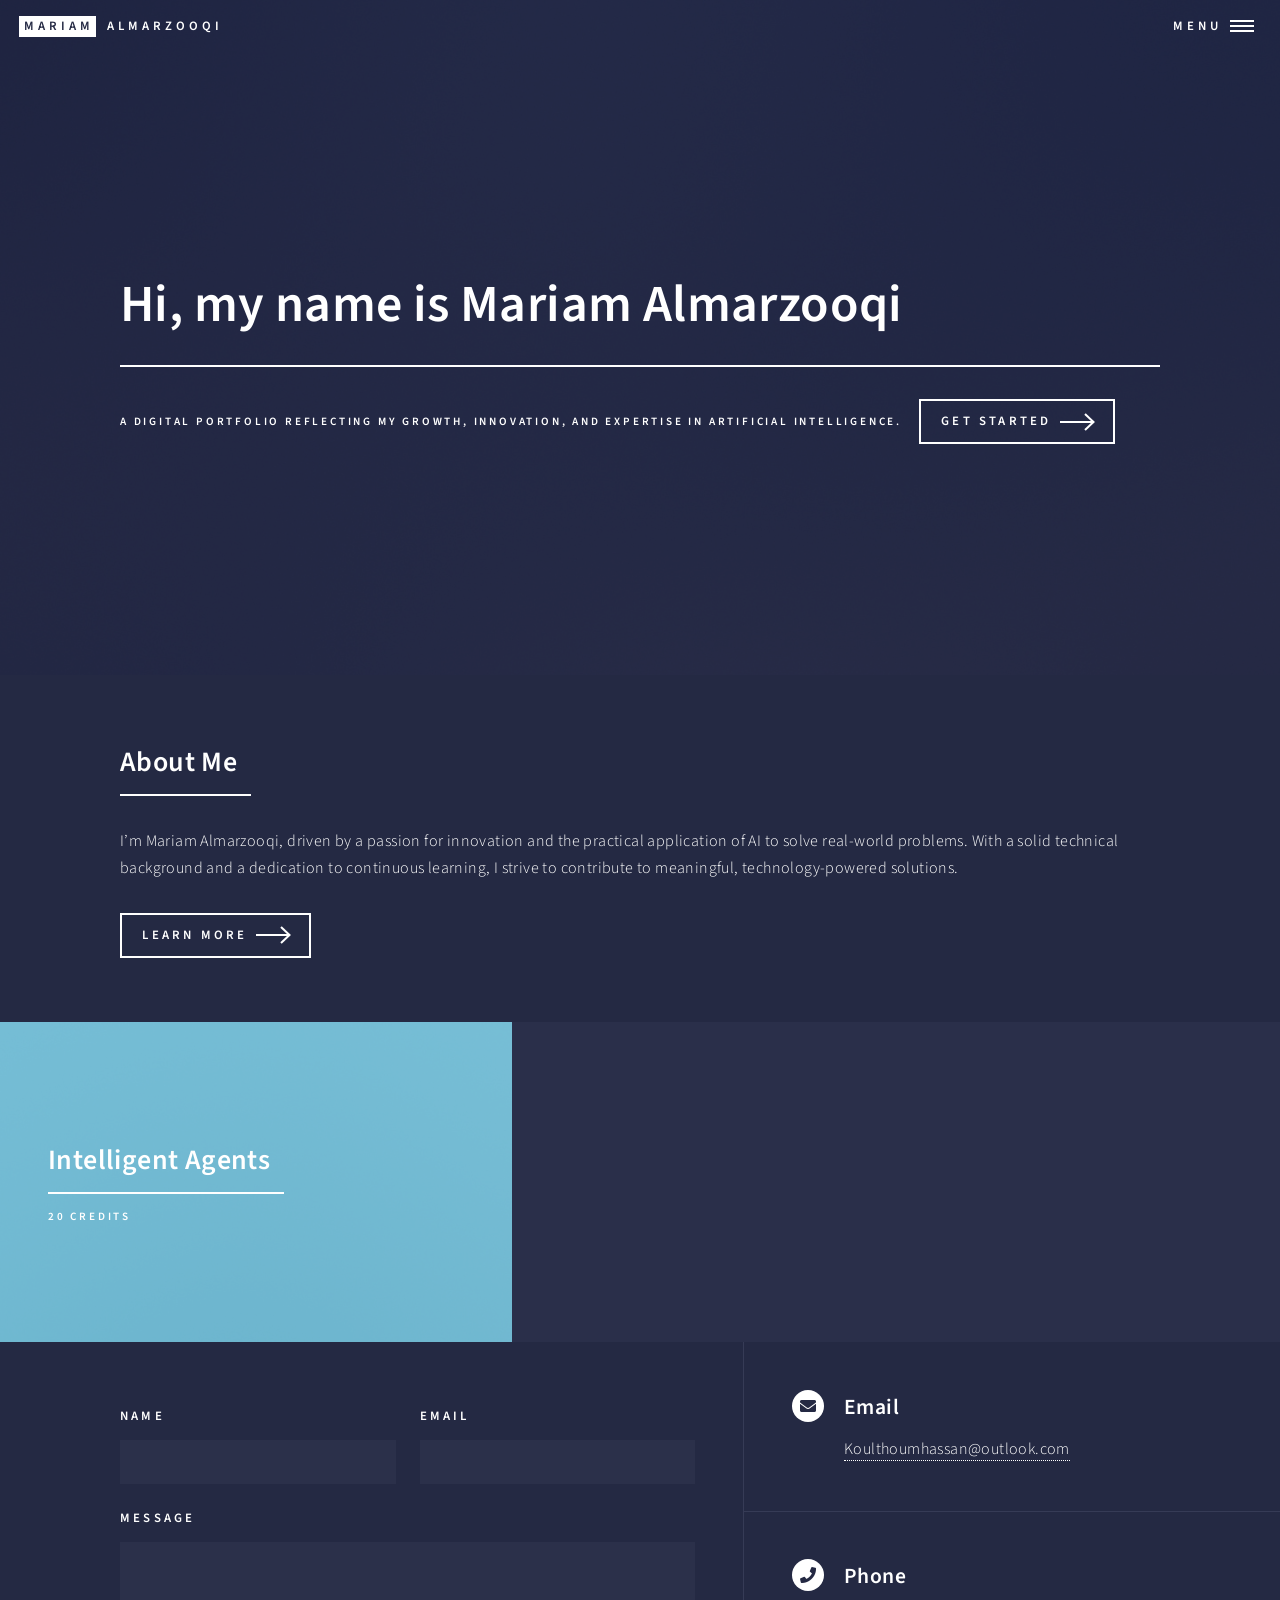
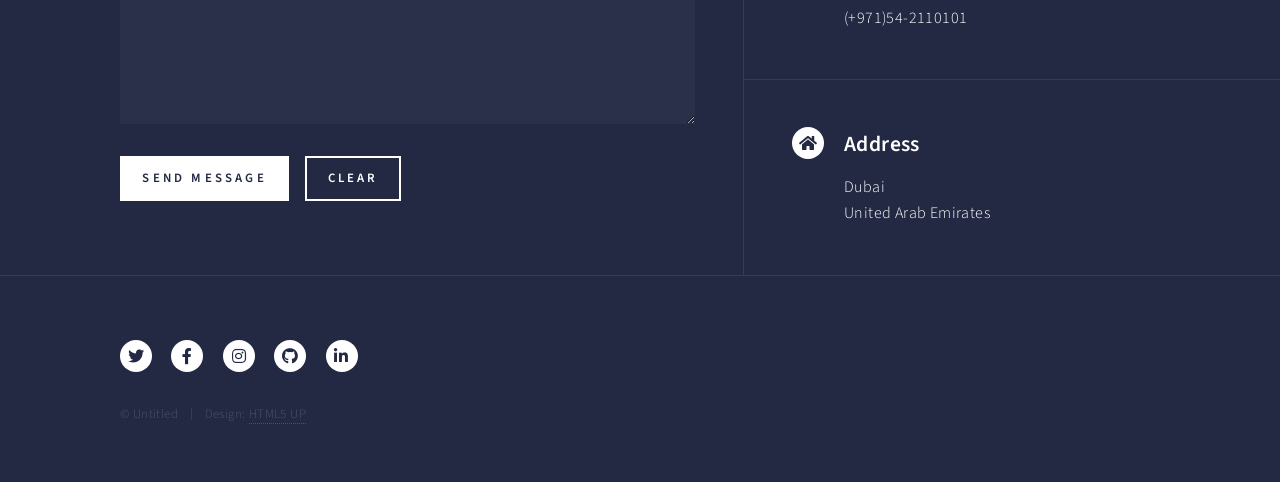
==== index.html @ cc980080 "Add files via upload" ====
<!DOCTYPE HTML>
<!--
	Forty by HTML5 UP
	html5up.net | @ajlkn
	Free for personal and commercial use under the CCA 3.0 license (html5up.net/license)
-->
<html>
	<head>
		<title>Mariam Almarzooqi - E portfolio</title>
		<meta charset="utf-8" />
		<meta name="viewport" content="width=device-width, initial-scale=1, user-scalable=no" />
		<link rel="stylesheet" href="assets/css/main.css" />
		<noscript><link rel="stylesheet" href="assets/css/noscript.css" /></noscript>
	</head>
	<body class="is-preload">

		<!-- Wrapper -->
			<div id="wrapper">

				<!-- Header -->
					<header id="header" class="alt">
						<a href="index.html" class="logo"><strong>Mariam</strong> <span>Almarzooqi</span></a>
						<nav>
							<a href="#menu">Menu</a>
						</nav>
					</header>

				<!-- Menu -->
					<nav id="menu">
						<ul class="links">
							<li><a href="index.html">Home</a></li>
							<li><a href="Machine-Learning.html">Machine Learning</a></li>
							<li><a href="Research-Methods.html">Research Methods and Professional Practice</a></li>
							<li><a href="Intelligent.html">Intelligent Agents</a></li>

						</ul>
						<ul class="actions stacked">
							<li><a href="#" class="button primary fit">Get Started</a></li>
							<li><a href="#" class="button fit">Log In</a></li>
						</ul>
					</nav>

				<!-- Banner -->
					<section id="banner" class="major">
						<div class="inner">
							<header class="major">
								<h1>Hi, my name is Mariam Almarzooqi</h1>
							</header>
							<div class="content">
								<p>A digital portfolio reflecting my growth, innovation, and expertise in Artificial Intelligence.</p>
								<ul class="actions">
									<li><a href="#one" class="button next scrolly">Get Started</a></li>
								</ul>
							</div>
						</div>
					</section>
					<section id="two">
						<div class="inner">
							<header class="major">
								<h2>About Me</h2>
							</header>
<p>I’m Mariam Almarzooqi, driven by a passion for innovation and the practical application of AI to solve real-world problems. With a solid technical background and a dedication to continuous learning, I strive to contribute to meaningful, technology-powered solutions.</p>
							<ul class="actions">
								<li><a href="about.html" class="button next">Learn More</a></li>
							</ul>
						</div>
					</section>
				<!-- Main -->
				<div id="main">

					<!-- One -->
						<section id="one" class="tiles">
							<!--
							<article>
								<span class="image">
									<img src="images/pic01.jpg" alt="" />
								</span>
								<header class="major">
									<h3><a href="Machine-Learning.html" class="link">Machine Learning</a></h3>
									<p>20 Credits</p>
								</header>
							</article>
							<article>
								<span class="image">
									<img src="images/pic02.jpg" alt="" />
								</span>
								<header class="major">
									<h3><a href="Research-Methods.html" class="link">Research Methods and Professional Practice</a></h3>
									<p>20 Credits</p>
								</header>
							</article>
							 -->
							<article>
								<span class="image">
									<img src="images/pic01.jpg" alt="" />
								</span>
								<header class="major">
									<h3><a href="Intelligent.html" class="link">Intelligent Agents</a></h3>
									<p>20 Credits</p>
								</header>
							</article>

						</section>

					<!-- Two -->


				</div>

				<!-- Contact -->
					<section id="contact">
						<div class="inner">
							<section>
								<form method="post" action="#">
									<div class="fields">
										<div class="field half">
											<label for="name">Name</label>
											<input type="text" name="name" id="name" />
										</div>
										<div class="field half">
											<label for="email">Email</label>
											<input type="text" name="email" id="email" />
										</div>
										<div class="field">
											<label for="message">Message</label>
											<textarea name="message" id="message" rows="6"></textarea>
										</div>
									</div>
									<ul class="actions">
										<li><input type="submit" value="Send Message" class="primary" /></li>
										<li><input type="reset" value="Clear" /></li>
									</ul>
								</form>
							</section>
							<section class="split">
								<section>
									<div class="contact-method">
										<span class="icon solid alt fa-envelope"></span>
										<h3>Email</h3>
										<a href="mailto:Koulthoumhassan@outlook.com">Koulthoumhassan@outlook.com</a>
									</div>
								</section>
								<section>
									<div class="contact-method">
										<span class="icon solid alt fa-phone"></span>
										<h3>Phone</h3>
										<span>(+971)54-2110101</span>
									</div>
								</section>
								<section>
									<div class="contact-method">
										<span class="icon solid alt fa-home"></span>
										<h3>Address</h3>
										<span>Dubai<br />
										United Arab Emirates</span>
									</div>
								</section>
							</section>
						</div>
					</section>

				<!-- Footer -->
					<footer id="footer">
						<div class="inner">
							<ul class="icons">
								<li><a href="#" class="icon brands alt fa-twitter"><span class="label">Twitter</span></a></li>
								<li><a href="#" class="icon brands alt fa-facebook-f"><span class="label">Facebook</span></a></li>
								<li><a href="#" class="icon brands alt fa-instagram"><span class="label">Instagram</span></a></li>
								<li><a href="#" class="icon brands alt fa-github"><span class="label">GitHub</span></a></li>
								<li><a href="#" class="icon brands alt fa-linkedin-in"><span class="label">LinkedIn</span></a></li>
							</ul>
							<ul class="copyright">
								<li>&copy; Untitled</li><li>Design: <a href="https://html5up.net">HTML5 UP</a></li>
							</ul>
						</div>
					</footer>

			</div>

		<!-- Scripts -->
			<script src="assets/js/jquery.min.js"></script>
			<script src="assets/js/jquery.scrolly.min.js"></script>
			<script src="assets/js/jquery.scrollex.min.js"></script>
			<script src="assets/js/browser.min.js"></script>
			<script src="assets/js/breakpoints.min.js"></script>
			<script src="assets/js/util.js"></script>
			<script src="assets/js/main.js"></script>

	</body>
</html>
---- assets/css/main.css ----
@import url(fontawesome-all.min.css);
@import url("https://fonts.googleapis.com/css?family=Source+Sans+Pro:300,300italic,600,600italic");

/*
	Forty by HTML5 UP
	html5up.net | @ajlkn
	Free for personal and commercial use under the CCA 3.0 license (html5up.net/license)
*/

html, body, div, span, applet, object,
iframe, h1, h2, h3, h4, h5, h6, p, blockquote,
pre, a, abbr, acronym, address, big, cite,
code, del, dfn, em, img, ins, kbd, q, s, samp,
small, strike, strong, sub, sup, tt, var, b,
u, i, center, dl, dt, dd, ol, ul, li, fieldset,
form, label, legend, table, caption, tbody,
tfoot, thead, tr, th, td, article, aside,
canvas, details, embed, figure, figcaption,
footer, header, hgroup, menu, nav, output, ruby,
section, summary, time, mark, audio, video {
	margin: 0;
	padding: 0;
	border: 0;
	font-size: 100%;
	font: inherit;
	vertical-align: baseline;}

article, aside, details, figcaption, figure,
footer, header, hgroup, menu, nav, section {
	display: block;}

body {
	line-height: 1;
}

ol, ul {
	list-style: none;
}

blockquote, q {
	quotes: none;
}

	blockquote:before, blockquote:after, q:before, q:after {
		content: '';
		content: none;
	}

table {
	border-collapse: collapse;
	border-spacing: 0;
}

body {
	-webkit-text-size-adjust: none;
}

mark {
	background-color: transparent;
	color: inherit;
}

input::-moz-focus-inner {
	border: 0;
	padding: 0;
}

input, select, textarea {
	-moz-appearance: none;
	-webkit-appearance: none;
	-ms-appearance: none;
	appearance: none;
}

/* Basic */

	@-ms-viewport {
		width: device-width;
	}

	body {
		-ms-overflow-style: scrollbar;
	}

	@media screen and (max-width: 480px) {

		html, body {
			min-width: 320px;
		}

	}

	html {
		box-sizing: border-box;
	}

	*, *:before, *:after {
		box-sizing: inherit;
	}

	body {
		background: #242943;
	}

		body.is-preload *, body.is-preload *:before, body.is-preload *:after {
			-moz-animation: none !important;
			-webkit-animation: none !important;
			-ms-animation: none !important;
			animation: none !important;
			-moz-transition: none !important;
			-webkit-transition: none !important;
			-ms-transition: none !important;
			transition: none !important;
		}

/* Type */

	body, input, select, textarea {
		color: #ffffff;
		font-family: "Source Sans Pro", Helvetica, sans-serif;
		font-size: 17pt;
		font-weight: 300;
		letter-spacing: 0.025em;
		line-height: 1.65;
	}

		@media screen and (max-width: 1680px) {

			body, input, select, textarea {
				font-size: 14pt;
			}

		}

		@media screen and (max-width: 1280px) {

			body, input, select, textarea {
				font-size: 12pt;
			}

		}

		@media screen and (max-width: 360px) {

			body, input, select, textarea {
				font-size: 11pt;
			}

		}

	a {
		-moz-transition: color 0.2s ease-in-out, border-bottom-color 0.2s ease-in-out;
		-webkit-transition: color 0.2s ease-in-out, border-bottom-color 0.2s ease-in-out;
		-ms-transition: color 0.2s ease-in-out, border-bottom-color 0.2s ease-in-out;
		transition: color 0.2s ease-in-out, border-bottom-color 0.2s ease-in-out;
		border-bottom: dotted 1px;
		color: inherit;
		text-decoration: none;
	}

		a:hover {
			border-bottom-color: transparent;
			color: #9bf1ff !important;
		}

		a:active {
			color: #53e3fb !important;
		}

	strong, b {
		color: #ffffff;
		font-weight: 600;
	}

	em, i {
		font-style: italic;
	}

	p {
		margin: 0 0 2em 0;
	}

	h1, h2, h3, h4, h5, h6 {
		color: #ffffff;
		font-weight: 600;
		line-height: 1.65;
		margin: 0 0 1em 0;
	}

		h1 a, h2 a, h3 a, h4 a, h5 a, h6 a {
			color: inherit;
			border-bottom: 0;
		}

	h1 {
		font-size: 2.5em;
	}

	h2 {
		font-size: 1.75em;
	}

	h3 {
		font-size: 1.35em;
	}

	h4 {
		font-size: 1.1em;
	}

	h5 {
		font-size: 0.9em;
	}

	h6 {
		font-size: 0.7em;
	}

	@media screen and (max-width: 736px) {

		h1 {
			font-size: 2em;
		}

		h2 {
			font-size: 1.5em;
		}

		h3 {
			font-size: 1.25em;
		}

	}

	sub {
		font-size: 0.8em;
		position: relative;
		top: 0.5em;
	}

	sup {
		font-size: 0.8em;
		position: relative;
		top: -0.5em;
	}

	blockquote {
		border-left: solid 4px rgba(212, 212, 255, 0.1);
		font-style: italic;
		margin: 0 0 2em 0;
		padding: 0.5em 0 0.5em 2em;
	}

	code {
		background: rgba(212, 212, 255, 0.035);
		font-family: "Courier New", monospace;
		font-size: 0.9em;
		margin: 0 0.25em;
		padding: 0.25em 0.65em;
	}

	pre {
		-webkit-overflow-scrolling: touch;
		font-family: "Courier New", monospace;
		font-size: 0.9em;
		margin: 0 0 2em 0;
	}

		pre code {
			display: block;
			line-height: 1.75;
			padding: 1em 1.5em;
			overflow-x: auto;
		}

	hr {
		border: 0;
		border-bottom: solid 1px rgba(212, 212, 255, 0.1);
		margin: 2em 0;
	}

		hr.major {
			margin: 3em 0;
		}

	.align-left {
		text-align: left;
	}

	.align-center {
		text-align: center;
	}

	.align-right {
		text-align: right;
	}

/* Row */

	.row {
		display: flex;
		flex-wrap: wrap;
		box-sizing: border-box;
		align-items: stretch;
	}

		.row > * {
			box-sizing: border-box;
		}

		.row.gtr-uniform > * > :last-child {
			margin-bottom: 0;
		}

		.row.aln-left {
			justify-content: flex-start;
		}

		.row.aln-center {
			justify-content: center;
		}

		.row.aln-right {
			justify-content: flex-end;
		}

		.row.aln-top {
			align-items: flex-start;
		}

		.row.aln-middle {
			align-items: center;
		}

		.row.aln-bottom {
			align-items: flex-end;
		}

		.row > .imp {
			order: -1;
		}

		.row > .col-1 {
			width: 8.33333%;
		}

		.row > .off-1 {
			margin-left: 8.33333%;
		}

		.row > .col-2 {
			width: 16.66667%;
		}

		.row > .off-2 {
			margin-left: 16.66667%;
		}

		.row > .col-3 {
			width: 25%;
		}

		.row > .off-3 {
			margin-left: 25%;
		}

		.row > .col-4 {
			width: 33.33333%;
		}

		.row > .off-4 {
			margin-left: 33.33333%;
		}

		.row > .col-5 {
			width: 41.66667%;
		}

		.row > .off-5 {
			margin-left: 41.66667%;
		}

		.row > .col-6 {
			width: 50%;
		}

		.row > .off-6 {
			margin-left: 50%;
		}

		.row > .col-7 {
			width: 58.33333%;
		}

		.row > .off-7 {
			margin-left: 58.33333%;
		}

		.row > .col-8 {
			width: 66.66667%;
		}

		.row > .off-8 {
			margin-left: 66.66667%;
		}

		.row > .col-9 {
			width: 75%;
		}

		.row > .off-9 {
			margin-left: 75%;
		}

		.row > .col-10 {
			width: 83.33333%;
		}

		.row > .off-10 {
			margin-left: 83.33333%;
		}

		.row > .col-11 {
			width: 91.66667%;
		}

		.row > .off-11 {
			margin-left: 91.66667%;
		}

		.row > .col-12 {
			width: 100%;
		}

		.row > .off-12 {
			margin-left: 100%;
		}

		.row.gtr-0 {
			margin-top: 0;
			margin-left: 0em;
		}

			.row.gtr-0 > * {
				padding: 0 0 0 0em;
			}

			.row.gtr-0.gtr-uniform {
				margin-top: 0em;
			}

				.row.gtr-0.gtr-uniform > * {
					padding-top: 0em;
				}

		.row.gtr-25 {
			margin-top: 0;
			margin-left: -0.5em;
		}

			.row.gtr-25 > * {
				padding: 0 0 0 0.5em;
			}

			.row.gtr-25.gtr-uniform {
				margin-top: -0.5em;
			}

				.row.gtr-25.gtr-uniform > * {
					padding-top: 0.5em;
				}

		.row.gtr-50 {
			margin-top: 0;
			margin-left: -1em;
		}

			.row.gtr-50 > * {
				padding: 0 0 0 1em;
			}

			.row.gtr-50.gtr-uniform {
				margin-top: -1em;
			}

				.row.gtr-50.gtr-uniform > * {
					padding-top: 1em;
				}

		.row {
			margin-top: 0;
			margin-left: -2em;
		}

			.row > * {
				padding: 0 0 0 2em;
			}

			.row.gtr-uniform {
				margin-top: -2em;
			}

				.row.gtr-uniform > * {
					padding-top: 2em;
				}

		.row.gtr-150 {
			margin-top: 0;
			margin-left: -3em;
		}

			.row.gtr-150 > * {
				padding: 0 0 0 3em;
			}

			.row.gtr-150.gtr-uniform {
				margin-top: -3em;
			}

				.row.gtr-150.gtr-uniform > * {
					padding-top: 3em;
				}

		.row.gtr-200 {
			margin-top: 0;
			margin-left: -4em;
		}

			.row.gtr-200 > * {
				padding: 0 0 0 4em;
			}

			.row.gtr-200.gtr-uniform {
				margin-top: -4em;
			}

				.row.gtr-200.gtr-uniform > * {
					padding-top: 4em;
				}

		@media screen and (max-width: 1680px) {

			.row {
				display: flex;
				flex-wrap: wrap;
				box-sizing: border-box;
				align-items: stretch;
			}

				.row > * {
					box-sizing: border-box;
				}

				.row.gtr-uniform > * > :last-child {
					margin-bottom: 0;
				}

				.row.aln-left {
					justify-content: flex-start;
				}

				.row.aln-center {
					justify-content: center;
				}

				.row.aln-right {
					justify-content: flex-end;
				}

				.row.aln-top {
					align-items: flex-start;
				}

				.row.aln-middle {
					align-items: center;
				}

				.row.aln-bottom {
					align-items: flex-end;
				}

				.row > .imp-xlarge {
					order: -1;
				}

				.row > .col-1-xlarge {
					width: 8.33333%;
				}

				.row > .off-1-xlarge {
					margin-left: 8.33333%;
				}

				.row > .col-2-xlarge {
					width: 16.66667%;
				}

				.row > .off-2-xlarge {
					margin-left: 16.66667%;
				}

				.row > .col-3-xlarge {
					width: 25%;
				}

				.row > .off-3-xlarge {
					margin-left: 25%;
				}

				.row > .col-4-xlarge {
					width: 33.33333%;
				}

				.row > .off-4-xlarge {
					margin-left: 33.33333%;
				}

				.row > .col-5-xlarge {
					width: 41.66667%;
				}

				.row > .off-5-xlarge {
					margin-left: 41.66667%;
				}

				.row > .col-6-xlarge {
					width: 50%;
				}

				.row > .off-6-xlarge {
					margin-left: 50%;
				}

				.row > .col-7-xlarge {
					width: 58.33333%;
				}

				.row > .off-7-xlarge {
					margin-left: 58.33333%;
				}

				.row > .col-8-xlarge {
					width: 66.66667%;
				}

				.row > .off-8-xlarge {
					margin-left: 66.66667%;
				}

				.row > .col-9-xlarge {
					width: 75%;
				}

				.row > .off-9-xlarge {
					margin-left: 75%;
				}

				.row > .col-10-xlarge {
					width: 83.33333%;
				}

				.row > .off-10-xlarge {
					margin-left: 83.33333%;
				}

				.row > .col-11-xlarge {
					width: 91.66667%;
				}

				.row > .off-11-xlarge {
					margin-left: 91.66667%;
				}

				.row > .col-12-xlarge {
					width: 100%;
				}

				.row > .off-12-xlarge {
					margin-left: 100%;
				}

				.row.gtr-0 {
					margin-top: 0;
					margin-left: 0em;
				}

					.row.gtr-0 > * {
						padding: 0 0 0 0em;
					}

					.row.gtr-0.gtr-uniform {
						margin-top: 0em;
					}

						.row.gtr-0.gtr-uniform > * {
							padding-top: 0em;
						}

				.row.gtr-25 {
					margin-top: 0;
					margin-left: -0.5em;
				}

					.row.gtr-25 > * {
						padding: 0 0 0 0.5em;
					}

					.row.gtr-25.gtr-uniform {
						margin-top: -0.5em;
					}

						.row.gtr-25.gtr-uniform > * {
							padding-top: 0.5em;
						}

				.row.gtr-50 {
					margin-top: 0;
					margin-left: -1em;
				}

					.row.gtr-50 > * {
						padding: 0 0 0 1em;
					}

					.row.gtr-50.gtr-uniform {
						margin-top: -1em;
					}

						.row.gtr-50.gtr-uniform > * {
							padding-top: 1em;
						}

				.row {
					margin-top: 0;
					margin-left: -2em;
				}

					.row > * {
						padding: 0 0 0 2em;
					}

					.row.gtr-uniform {
						margin-top: -2em;
					}

						.row.gtr-uniform > * {
							padding-top: 2em;
						}

				.row.gtr-150 {
					margin-top: 0;
					margin-left: -3em;
				}

					.row.gtr-150 > * {
						padding: 0 0 0 3em;
					}

					.row.gtr-150.gtr-uniform {
						margin-top: -3em;
					}

						.row.gtr-150.gtr-uniform > * {
							padding-top: 3em;
						}

				.row.gtr-200 {
					margin-top: 0;
					margin-left: -4em;
				}

					.row.gtr-200 > * {
						padding: 0 0 0 4em;
					}

					.row.gtr-200.gtr-uniform {
						margin-top: -4em;
					}

						.row.gtr-200.gtr-uniform > * {
							padding-top: 4em;
						}

		}

		@media screen and (max-width: 1280px) {

			.row {
				display: flex;
				flex-wrap: wrap;
				box-sizing: border-box;
				align-items: stretch;
			}

				.row > * {
					box-sizing: border-box;
				}

				.row.gtr-uniform > * > :last-child {
					margin-bottom: 0;
				}

				.row.aln-left {
					justify-content: flex-start;
				}

				.row.aln-center {
					justify-content: center;
				}

				.row.aln-right {
					justify-content: flex-end;
				}

				.row.aln-top {
					align-items: flex-start;
				}

				.row.aln-middle {
					align-items: center;
				}

				.row.aln-bottom {
					align-items: flex-end;
				}

				.row > .imp-large {
					order: -1;
				}

				.row > .col-1-large {
					width: 8.33333%;
				}

				.row > .off-1-large {
					margin-left: 8.33333%;
				}

				.row > .col-2-large {
					width: 16.66667%;
				}

				.row > .off-2-large {
					margin-left: 16.66667%;
				}

				.row > .col-3-large {
					width: 25%;
				}

				.row > .off-3-large {
					margin-left: 25%;
				}

				.row > .col-4-large {
					width: 33.33333%;
				}

				.row > .off-4-large {
					margin-left: 33.33333%;
				}

				.row > .col-5-large {
					width: 41.66667%;
				}

				.row > .off-5-large {
					margin-left: 41.66667%;
				}

				.row > .col-6-large {
					width: 50%;
				}

				.row > .off-6-large {
					margin-left: 50%;
				}

				.row > .col-7-large {
					width: 58.33333%;
				}

				.row > .off-7-large {
					margin-left: 58.33333%;
				}

				.row > .col-8-large {
					width: 66.66667%;
				}

				.row > .off-8-large {
					margin-left: 66.66667%;
				}

				.row > .col-9-large {
					width: 75%;
				}

				.row > .off-9-large {
					margin-left: 75%;
				}

				.row > .col-10-large {
					width: 83.33333%;
				}

				.row > .off-10-large {
					margin-left: 83.33333%;
				}

				.row > .col-11-large {
					width: 91.66667%;
				}

				.row > .off-11-large {
					margin-left: 91.66667%;
				}

				.row > .col-12-large {
					width: 100%;
				}

				.row > .off-12-large {
					margin-left: 100%;
				}

				.row.gtr-0 {
					margin-top: 0;
					margin-left: 0em;
				}

					.row.gtr-0 > * {
						padding: 0 0 0 0em;
					}

					.row.gtr-0.gtr-uniform {
						margin-top: 0em;
					}

						.row.gtr-0.gtr-uniform > * {
							padding-top: 0em;
						}

				.row.gtr-25 {
					margin-top: 0;
					margin-left: -0.375em;
				}

					.row.gtr-25 > * {
						padding: 0 0 0 0.375em;
					}

					.row.gtr-25.gtr-uniform {
						margin-top: -0.375em;
					}

						.row.gtr-25.gtr-uniform > * {
							padding-top: 0.375em;
						}

				.row.gtr-50 {
					margin-top: 0;
					margin-left: -0.75em;
				}

					.row.gtr-50 > * {
						padding: 0 0 0 0.75em;
					}

					.row.gtr-50.gtr-uniform {
						margin-top: -0.75em;
					}

						.row.gtr-50.gtr-uniform > * {
							padding-top: 0.75em;
						}

				.row {
					margin-top: 0;
					margin-left: -1.5em;
				}

					.row > * {
						padding: 0 0 0 1.5em;
					}

					.row.gtr-uniform {
						margin-top: -1.5em;
					}

						.row.gtr-uniform > * {
							padding-top: 1.5em;
						}

				.row.gtr-150 {
					margin-top: 0;
					margin-left: -2.25em;
				}

					.row.gtr-150 > * {
						padding: 0 0 0 2.25em;
					}

					.row.gtr-150.gtr-uniform {
						margin-top: -2.25em;
					}

						.row.gtr-150.gtr-uniform > * {
							padding-top: 2.25em;
						}

				.row.gtr-200 {
					margin-top: 0;
					margin-left: -3em;
				}

					.row.gtr-200 > * {
						padding: 0 0 0 3em;
					}

					.row.gtr-200.gtr-uniform {
						margin-top: -3em;
					}

						.row.gtr-200.gtr-uniform > * {
							padding-top: 3em;
						}

		}

		@media screen and (max-width: 980px) {

			.row {
				display: flex;
				flex-wrap: wrap;
				box-sizing: border-box;
				align-items: stretch;
			}

				.row > * {
					box-sizing: border-box;
				}

				.row.gtr-uniform > * > :last-child {
					margin-bottom: 0;
				}

				.row.aln-left {
					justify-content: flex-start;
				}

				.row.aln-center {
					justify-content: center;
				}

				.row.aln-right {
					justify-content: flex-end;
				}

				.row.aln-top {
					align-items: flex-start;
				}

				.row.aln-middle {
					align-items: center;
				}

				.row.aln-bottom {
					align-items: flex-end;
				}

				.row > .imp-medium {
					order: -1;
				}

				.row > .col-1-medium {
					width: 8.33333%;
				}

				.row > .off-1-medium {
					margin-left: 8.33333%;
				}

				.row > .col-2-medium {
					width: 16.66667%;
				}

				.row > .off-2-medium {
					margin-left: 16.66667%;
				}

				.row > .col-3-medium {
					width: 25%;
				}

				.row > .off-3-medium {
					margin-left: 25%;
				}

				.row > .col-4-medium {
					width: 33.33333%;
				}

				.row > .off-4-medium {
					margin-left: 33.33333%;
				}

				.row > .col-5-medium {
					width: 41.66667%;
				}

				.row > .off-5-medium {
					margin-left: 41.66667%;
				}

				.row > .col-6-medium {
					width: 50%;
				}

				.row > .off-6-medium {
					margin-left: 50%;
				}

				.row > .col-7-medium {
					width: 58.33333%;
				}

				.row > .off-7-medium {
					margin-left: 58.33333%;
				}

				.row > .col-8-medium {
					width: 66.66667%;
				}

				.row > .off-8-medium {
					margin-left: 66.66667%;
				}

				.row > .col-9-medium {
					width: 75%;
				}

				.row > .off-9-medium {
					margin-left: 75%;
				}

				.row > .col-10-medium {
					width: 83.33333%;
				}

				.row > .off-10-medium {
					margin-left: 83.33333%;
				}

				.row > .col-11-medium {
					width: 91.66667%;
				}

				.row > .off-11-medium {
					margin-left: 91.66667%;
				}

				.row > .col-12-medium {
					width: 100%;
				}

				.row > .off-12-medium {
					margin-left: 100%;
				}

				.row.gtr-0 {
					margin-top: 0;
					margin-left: 0em;
				}

					.row.gtr-0 > * {
						padding: 0 0 0 0em;
					}

					.row.gtr-0.gtr-uniform {
						margin-top: 0em;
					}

						.row.gtr-0.gtr-uniform > * {
							padding-top: 0em;
						}

				.row.gtr-25 {
					margin-top: 0;
					margin-left: -0.375em;
				}

					.row.gtr-25 > * {
						padding: 0 0 0 0.375em;
					}

					.row.gtr-25.gtr-uniform {
						margin-top: -0.375em;
					}

						.row.gtr-25.gtr-uniform > * {
							padding-top: 0.375em;
						}

				.row.gtr-50 {
					margin-top: 0;
					margin-left: -0.75em;
				}

					.row.gtr-50 > * {
						padding: 0 0 0 0.75em;
					}

					.row.gtr-50.gtr-uniform {
						margin-top: -0.75em;
					}

						.row.gtr-50.gtr-uniform > * {
							padding-top: 0.75em;
						}

				.row {
					margin-top: 0;
					margin-left: -1.5em;
				}

					.row > * {
						padding: 0 0 0 1.5em;
					}

					.row.gtr-uniform {
						margin-top: -1.5em;
					}

						.row.gtr-uniform > * {
							padding-top: 1.5em;
						}

				.row.gtr-150 {
					margin-top: 0;
					margin-left: -2.25em;
				}

					.row.gtr-150 > * {
						padding: 0 0 0 2.25em;
					}

					.row.gtr-150.gtr-uniform {
						margin-top: -2.25em;
					}

						.row.gtr-150.gtr-uniform > * {
							padding-top: 2.25em;
						}

				.row.gtr-200 {
					margin-top: 0;
					margin-left: -3em;
				}

					.row.gtr-200 > * {
						padding: 0 0 0 3em;
					}

					.row.gtr-200.gtr-uniform {
						margin-top: -3em;
					}

						.row.gtr-200.gtr-uniform > * {
							padding-top: 3em;
						}

		}

		@media screen and (max-width: 736px) {

			.row {
				display: flex;
				flex-wrap: wrap;
				box-sizing: border-box;
				align-items: stretch;
			}

				.row > * {
					box-sizing: border-box;
				}

				.row.gtr-uniform > * > :last-child {
					margin-bottom: 0;
				}

				.row.aln-left {
					justify-content: flex-start;
				}

				.row.aln-center {
					justify-content: center;
				}

				.row.aln-right {
					justify-content: flex-end;
				}

				.row.aln-top {
					align-items: flex-start;
				}

				.row.aln-middle {
					align-items: center;
				}

				.row.aln-bottom {
					align-items: flex-end;
				}

				.row > .imp-small {
					order: -1;
				}

				.row > .col-1-small {
					width: 8.33333%;
				}

				.row > .off-1-small {
					margin-left: 8.33333%;
				}

				.row > .col-2-small {
					width: 16.66667%;
				}

				.row > .off-2-small {
					margin-left: 16.66667%;
				}

				.row > .col-3-small {
					width: 25%;
				}

				.row > .off-3-small {
					margin-left: 25%;
				}

				.row > .col-4-small {
					width: 33.33333%;
				}

				.row > .off-4-small {
					margin-left: 33.33333%;
				}

				.row > .col-5-small {
					width: 41.66667%;
				}

				.row > .off-5-small {
					margin-left: 41.66667%;
				}

				.row > .col-6-small {
					width: 50%;
				}

				.row > .off-6-small {
					margin-left: 50%;
				}

				.row > .col-7-small {
					width: 58.33333%;
				}

				.row > .off-7-small {
					margin-left: 58.33333%;
				}

				.row > .col-8-small {
					width: 66.66667%;
				}

				.row > .off-8-small {
					margin-left: 66.66667%;
				}

				.row > .col-9-small {
					width: 75%;
				}

				.row > .off-9-small {
					margin-left: 75%;
				}

				.row > .col-10-small {
					width: 83.33333%;
				}

				.row > .off-10-small {
					margin-left: 83.33333%;
				}

				.row > .col-11-small {
					width: 91.66667%;
				}

				.row > .off-11-small {
					margin-left: 91.66667%;
				}

				.row > .col-12-small {
					width: 100%;
				}

				.row > .off-12-small {
					margin-left: 100%;
				}

				.row.gtr-0 {
					margin-top: 0;
					margin-left: 0em;
				}

					.row.gtr-0 > * {
						padding: 0 0 0 0em;
					}

					.row.gtr-0.gtr-uniform {
						margin-top: 0em;
					}

						.row.gtr-0.gtr-uniform > * {
							padding-top: 0em;
						}

				.row.gtr-25 {
					margin-top: 0;
					margin-left: -0.3125em;
				}

					.row.gtr-25 > * {
						padding: 0 0 0 0.3125em;
					}

					.row.gtr-25.gtr-uniform {
						margin-top: -0.3125em;
					}

						.row.gtr-25.gtr-uniform > * {
							padding-top: 0.3125em;
						}

				.row.gtr-50 {
					margin-top: 0;
					margin-left: -0.625em;
				}

					.row.gtr-50 > * {
						padding: 0 0 0 0.625em;
					}

					.row.gtr-50.gtr-uniform {
						margin-top: -0.625em;
					}

						.row.gtr-50.gtr-uniform > * {
							padding-top: 0.625em;
						}

				.row {
					margin-top: 0;
					margin-left: -1.25em;
				}

					.row > * {
						padding: 0 0 0 1.25em;
					}

					.row.gtr-uniform {
						margin-top: -1.25em;
					}

						.row.gtr-uniform > * {
							padding-top: 1.25em;
						}

				.row.gtr-150 {
					margin-top: 0;
					margin-left: -1.875em;
				}

					.row.gtr-150 > * {
						padding: 0 0 0 1.875em;
					}

					.row.gtr-150.gtr-uniform {
						margin-top: -1.875em;
					}

						.row.gtr-150.gtr-uniform > * {
							padding-top: 1.875em;
						}

				.row.gtr-200 {
					margin-top: 0;
					margin-left: -2.5em;
				}

					.row.gtr-200 > * {
						padding: 0 0 0 2.5em;
					}

					.row.gtr-200.gtr-uniform {
						margin-top: -2.5em;
					}

						.row.gtr-200.gtr-uniform > * {
							padding-top: 2.5em;
						}

		}

		@media screen and (max-width: 480px) {

			.row {
				display: flex;
				flex-wrap: wrap;
				box-sizing: border-box;
				align-items: stretch;
			}

				.row > * {
					box-sizing: border-box;
				}

				.row.gtr-uniform > * > :last-child {
					margin-bottom: 0;
				}

				.row.aln-left {
					justify-content: flex-start;
				}

				.row.aln-center {
					justify-content: center;
				}

				.row.aln-right {
					justify-content: flex-end;
				}

				.row.aln-top {
					align-items: flex-start;
				}

				.row.aln-middle {
					align-items: center;
				}

				.row.aln-bottom {
					align-items: flex-end;
				}

				.row > .imp-xsmall {
					order: -1;
				}

				.row > .col-1-xsmall {
					width: 8.33333%;
				}

				.row > .off-1-xsmall {
					margin-left: 8.33333%;
				}

				.row > .col-2-xsmall {
					width: 16.66667%;
				}

				.row > .off-2-xsmall {
					margin-left: 16.66667%;
				}

				.row > .col-3-xsmall {
					width: 25%;
				}

				.row > .off-3-xsmall {
					margin-left: 25%;
				}

				.row > .col-4-xsmall {
					width: 33.33333%;
				}

				.row > .off-4-xsmall {
					margin-left: 33.33333%;
				}

				.row > .col-5-xsmall {
					width: 41.66667%;
				}

				.row > .off-5-xsmall {
					margin-left: 41.66667%;
				}

				.row > .col-6-xsmall {
					width: 50%;
				}

				.row > .off-6-xsmall {
					margin-left: 50%;
				}

				.row > .col-7-xsmall {
					width: 58.33333%;
				}

				.row > .off-7-xsmall {
					margin-left: 58.33333%;
				}

				.row > .col-8-xsmall {
					width: 66.66667%;
				}

				.row > .off-8-xsmall {
					margin-left: 66.66667%;
				}

				.row > .col-9-xsmall {
					width: 75%;
				}

				.row > .off-9-xsmall {
					margin-left: 75%;
				}

				.row > .col-10-xsmall {
					width: 83.33333%;
				}

				.row > .off-10-xsmall {
					margin-left: 83.33333%;
				}

				.row > .col-11-xsmall {
					width: 91.66667%;
				}

				.row > .off-11-xsmall {
					margin-left: 91.66667%;
				}

				.row > .col-12-xsmall {
					width: 100%;
				}

				.row > .off-12-xsmall {
					margin-left: 100%;
				}

				.row.gtr-0 {
					margin-top: 0;
					margin-left: 0em;
				}

					.row.gtr-0 > * {
						padding: 0 0 0 0em;
					}

					.row.gtr-0.gtr-uniform {
						margin-top: 0em;
					}

						.row.gtr-0.gtr-uniform > * {
							padding-top: 0em;
						}

				.row.gtr-25 {
					margin-top: 0;
					margin-left: -0.3125em;
				}

					.row.gtr-25 > * {
						padding: 0 0 0 0.3125em;
					}

					.row.gtr-25.gtr-uniform {
						margin-top: -0.3125em;
					}

						.row.gtr-25.gtr-uniform > * {
							padding-top: 0.3125em;
						}

				.row.gtr-50 {
					margin-top: 0;
					margin-left: -0.625em;
				}

					.row.gtr-50 > * {
						padding: 0 0 0 0.625em;
					}

					.row.gtr-50.gtr-uniform {
						margin-top: -0.625em;
					}

						.row.gtr-50.gtr-uniform > * {
							padding-top: 0.625em;
						}

				.row {
					margin-top: 0;
					margin-left: -1.25em;
				}

					.row > * {
						padding: 0 0 0 1.25em;
					}

					.row.gtr-uniform {
						margin-top: -1.25em;
					}

						.row.gtr-uniform > * {
							padding-top: 1.25em;
						}

				.row.gtr-150 {
					margin-top: 0;
					margin-left: -1.875em;
				}

					.row.gtr-150 > * {
						padding: 0 0 0 1.875em;
					}

					.row.gtr-150.gtr-uniform {
						margin-top: -1.875em;
					}

						.row.gtr-150.gtr-uniform > * {
							padding-top: 1.875em;
						}

				.row.gtr-200 {
					margin-top: 0;
					margin-left: -2.5em;
				}

					.row.gtr-200 > * {
						padding: 0 0 0 2.5em;
					}

					.row.gtr-200.gtr-uniform {
						margin-top: -2.5em;
					}

						.row.gtr-200.gtr-uniform > * {
							padding-top: 2.5em;
						}

		}

/* Section/Article */

	section.special, article.special {
		text-align: center;
	}

	header.major {
		width: -moz-max-content;
		width: -webkit-max-content;
		width: -ms-max-content;
		width: max-content;
		margin-bottom: 2em;
	}

		header.major > :first-child {
			margin-bottom: 0;
			width: calc(100% + 0.5em);
		}

			header.major > :first-child:after {
				content: '';
				background-color: #ffffff;
				display: block;
				height: 2px;
				margin: 0.325em 0 0.5em 0;
				width: 100%;
			}

		header.major > p {
			font-size: 0.7em;
			font-weight: 600;
			letter-spacing: 0.25em;
			margin-bottom: 0;
			text-transform: uppercase;
		}

		body.is-ie header.major > :first-child:after {
			max-width: 9em;
		}

		body.is-ie header.major > h1:after {
			max-width: 100% !important;
		}

	@media screen and (max-width: 736px) {

		header.major > p br {
			display: none;
		}

	}

/* Form */

	form {
		margin: 0 0 2em 0;
	}

		form > :last-child {
			margin-bottom: 0;
		}

		form > .fields {
			display: -moz-flex;
			display: -webkit-flex;
			display: -ms-flex;
			display: flex;
			-moz-flex-wrap: wrap;
			-webkit-flex-wrap: wrap;
			-ms-flex-wrap: wrap;
			flex-wrap: wrap;
			width: calc(100% + 3em);
			margin: -1.5em 0 2em -1.5em;
		}

			form > .fields > .field {
				-moz-flex-grow: 0;
				-webkit-flex-grow: 0;
				-ms-flex-grow: 0;
				flex-grow: 0;
				-moz-flex-shrink: 0;
				-webkit-flex-shrink: 0;
				-ms-flex-shrink: 0;
				flex-shrink: 0;
				padding: 1.5em 0 0 1.5em;
				width: calc(100% - 1.5em);
			}

				form > .fields > .field.half {
					width: calc(50% - 0.75em);
				}

				form > .fields > .field.third {
					width: calc(100%/3 - 0.5em);
				}

				form > .fields > .field.quarter {
					width: calc(25% - 0.375em);
				}

		@media screen and (max-width: 480px) {

			form > .fields {
				width: calc(100% + 3em);
				margin: -1.5em 0 2em -1.5em;
			}

				form > .fields > .field {
					padding: 1.5em 0 0 1.5em;
					width: calc(100% - 1.5em);
				}

					form > .fields > .field.half {
						width: calc(100% - 1.5em);
					}

					form > .fields > .field.third {
						width: calc(100% - 1.5em);
					}

					form > .fields > .field.quarter {
						width: calc(100% - 1.5em);
					}

		}

	label {
		color: #ffffff;
		display: block;
		font-size: 0.8em;
		font-weight: 600;
		letter-spacing: 0.25em;
		margin: 0 0 1em 0;
		text-transform: uppercase;
	}

	input[type="text"],
	input[type="password"],
	input[type="email"],
	input[type="tel"],
	input[type="search"],
	input[type="url"],
	select,
	textarea {
		-moz-appearance: none;
		-webkit-appearance: none;
		-ms-appearance: none;
		appearance: none;
		background: rgba(212, 212, 255, 0.035);
		border: none;
		border-radius: 0;
		color: inherit;
		display: block;
		outline: 0;
		padding: 0 1em;
		text-decoration: none;
		width: 100%;
	}

		input[type="text"]:invalid,
		input[type="password"]:invalid,
		input[type="email"]:invalid,
		input[type="tel"]:invalid,
		input[type="search"]:invalid,
		input[type="url"]:invalid,
		select:invalid,
		textarea:invalid {
			box-shadow: none;
		}

		input[type="text"]:focus,
		input[type="password"]:focus,
		input[type="email"]:focus,
		input[type="tel"]:focus,
		input[type="search"]:focus,
		input[type="url"]:focus,
		select:focus,
		textarea:focus {
			border-color: #9bf1ff;
			box-shadow: 0 0 0 2px #9bf1ff;
		}

	select {
		background-image: url("data:image/svg+xml;charset=utf8,%3Csvg xmlns='http://www.w3.org/2000/svg' width='40' height='40' preserveAspectRatio='none' viewBox='0 0 40 40'%3E%3Cpath d='M9.4,12.3l10.4,10.4l10.4-10.4c0.2-0.2,0.5-0.4,0.9-0.4c0.3,0,0.6,0.1,0.9,0.4l3.3,3.3c0.2,0.2,0.4,0.5,0.4,0.9 c0,0.4-0.1,0.6-0.4,0.9L20.7,31.9c-0.2,0.2-0.5,0.4-0.9,0.4c-0.3,0-0.6-0.1-0.9-0.4L4.3,17.3c-0.2-0.2-0.4-0.5-0.4-0.9 c0-0.4,0.1-0.6,0.4-0.9l3.3-3.3c0.2-0.2,0.5-0.4,0.9-0.4S9.1,12.1,9.4,12.3z' fill='rgba(212, 212, 255, 0.1)' /%3E%3C/svg%3E");
		background-size: 1.25rem;
		background-repeat: no-repeat;
		background-position: calc(100% - 1rem) center;
		height: 2.75em;
		padding-right: 2.75em;
		text-overflow: ellipsis;
	}

		select option {
			color: #ffffff;
			background: #242943;
		}

		select:focus::-ms-value {
			background-color: transparent;
		}

		select::-ms-expand {
			display: none;
		}

	input[type="text"],
	input[type="password"],
	input[type="email"],
	input[type="tel"],
	input[type="search"],
	input[type="url"],
	select {
		height: 2.75em;
	}

	textarea {
		padding: 0.75em 1em;
	}

	input[type="checkbox"],
	input[type="radio"] {
		-moz-appearance: none;
		-webkit-appearance: none;
		-ms-appearance: none;
		appearance: none;
		display: block;
		float: left;
		margin-right: -2em;
		opacity: 0;
		width: 1em;
		z-index: -1;
	}

		input[type="checkbox"] + label,
		input[type="radio"] + label {
			text-decoration: none;
			color: #ffffff;
			cursor: pointer;
			display: inline-block;
			font-weight: 300;
			padding-left: 2.65em;
			padding-right: 0.75em;
			position: relative;
		}

			input[type="checkbox"] + label:before,
			input[type="radio"] + label:before {
				-moz-osx-font-smoothing: grayscale;
				-webkit-font-smoothing: antialiased;
				display: inline-block;
				font-style: normal;
				font-variant: normal;
				text-rendering: auto;
				line-height: 1;
				text-transform: none !important;
				font-family: 'Font Awesome 5 Free';
				font-weight: 900;
			}

			input[type="checkbox"] + label:before,
			input[type="radio"] + label:before {
				background: rgba(212, 212, 255, 0.035);
				content: '';
				display: inline-block;
				font-size: 0.8em;
				height: 2.0625em;
				left: 0;
				letter-spacing: 0;
				line-height: 2.0625em;
				position: absolute;
				text-align: center;
				top: 0;
				width: 2.0625em;
			}

		input[type="checkbox"]:checked + label:before,
		input[type="radio"]:checked + label:before {
			background: #ffffff;
			border-color: #9bf1ff;
			content: '\f00c';
			color: #242943;
		}

		input[type="checkbox"]:focus + label:before,
		input[type="radio"]:focus + label:before {
			box-shadow: 0 0 0 2px #9bf1ff;
		}

	input[type="radio"] + label:before {
		border-radius: 100%;
	}

	::-webkit-input-placeholder {
		color: rgba(244, 244, 255, 0.2) !important;
		opacity: 1.0;
	}

	:-moz-placeholder {
		color: rgba(244, 244, 255, 0.2) !important;
		opacity: 1.0;
	}

	::-moz-placeholder {
		color: rgba(244, 244, 255, 0.2) !important;
		opacity: 1.0;
	}

	:-ms-input-placeholder {
		color: rgba(244, 244, 255, 0.2) !important;
		opacity: 1.0;
	}

/* Box */

	.box {
		border: solid 1px rgba(212, 212, 255, 0.1);
		margin-bottom: 2em;
		padding: 1.5em;
	}

		.box > :last-child,
		.box > :last-child > :last-child,
		.box > :last-child > :last-child > :last-child {
			margin-bottom: 0;
		}

		.box.alt {
			border: 0;
			border-radius: 0;
			padding: 0;
		}

/* Icon */

	.icon {
		text-decoration: none;
		border-bottom: none;
		position: relative;
	}

		.icon:before {
			-moz-osx-font-smoothing: grayscale;
			-webkit-font-smoothing: antialiased;
			display: inline-block;
			font-style: normal;
			font-variant: normal;
			text-rendering: auto;
			line-height: 1;
			text-transform: none !important;
			font-family: 'Font Awesome 5 Free';
			font-weight: 400;
		}

		.icon > .label {
			display: none;
		}

		.icon:before {
			line-height: inherit;
		}

		.icon.solid:before {
			font-weight: 900;
		}

		.icon.brands:before {
			font-family: 'Font Awesome 5 Brands';
		}

		.icon.alt:before {
			background-color: #ffffff;
			border-radius: 100%;
			color: #242943;
			display: inline-block;
			height: 2em;
			line-height: 2em;
			text-align: center;
			width: 2em;
		}

	a.icon.alt:before {
		-moz-transition: background-color 0.2s ease-in-out;
		-webkit-transition: background-color 0.2s ease-in-out;
		-ms-transition: background-color 0.2s ease-in-out;
		transition: background-color 0.2s ease-in-out;
	}

	a.icon.alt:hover:before {
		background-color: #6fc3df;
	}

	a.icon.alt:active:before {
		background-color: #37a6cb;
	}

/* Image */

	.image {
		border: 0;
		display: inline-block;
		position: relative;
	}

		.image img {
			display: block;
		}

		.image.left, .image.right {
			max-width: 30%;
		}

			.image.left img, .image.right img {
				width: 100%;
			}

		.image.left {
			float: left;
			margin: 0 1.5em 1.25em 0;
			top: 0.25em;
		}

		.image.right {
			float: right;
			margin: 0 0 1.25em 1.5em;
			top: 0.25em;
		}

		.image.fit {
			display: block;
			margin: 0 0 2em 0;
			width: 100%;
		}

			.image.fit img {
				width: 100%;
			}

		.image.main {
			display: block;
			margin: 2.5em 0;
			width: 100%;
		}

			.image.main img {
				width: 100%;
			}

			@media screen and (max-width: 736px) {

				.image.main {
					margin: 1.5em 0;
				}

			}

/* List */

	ol {
		list-style: decimal;
		margin: 0 0 2em 0;
		padding-left: 1.25em;
	}

		ol li {
			padding-left: 0.25em;
		}

	ul {
		list-style: disc;
		margin: 0 0 2em 0;
		padding-left: 1em;
	}

		ul li {
			padding-left: 0.5em;
		}

		ul.alt {
			list-style: none;
			padding-left: 0;
		}

			ul.alt li {
				border-top: solid 1px rgba(212, 212, 255, 0.1);
				padding: 0.5em 0;
			}

				ul.alt li:first-child {
					border-top: 0;
					padding-top: 0;
				}

	dl {
		margin: 0 0 2em 0;
	}

		dl dt {
			display: block;
			font-weight: 600;
			margin: 0 0 1em 0;
		}

		dl dd {
			margin-left: 2em;
		}

/* Actions */

	ul.actions {
		display: -moz-flex;
		display: -webkit-flex;
		display: -ms-flex;
		display: flex;
		cursor: default;
		list-style: none;
		margin-left: -1em;
		padding-left: 0;
	}

		ul.actions li {
			padding: 0 0 0 1em;
			vertical-align: middle;
		}

		ul.actions.special {
			-moz-justify-content: center;
			-webkit-justify-content: center;
			-ms-justify-content: center;
			justify-content: center;
			width: 100%;
			margin-left: 0;
		}

			ul.actions.special li:first-child {
				padding-left: 0;
			}

		ul.actions.stacked {
			-moz-flex-direction: column;
			-webkit-flex-direction: column;
			-ms-flex-direction: column;
			flex-direction: column;
			margin-left: 0;
		}

			ul.actions.stacked li {
				padding: 1.3em 0 0 0;
			}

				ul.actions.stacked li:first-child {
					padding-top: 0;
				}

		ul.actions.fit {
			width: calc(100% + 1em);
		}

			ul.actions.fit li {
				-moz-flex-grow: 1;
				-webkit-flex-grow: 1;
				-ms-flex-grow: 1;
				flex-grow: 1;
				-moz-flex-shrink: 1;
				-webkit-flex-shrink: 1;
				-ms-flex-shrink: 1;
				flex-shrink: 1;
				width: 100%;
			}

				ul.actions.fit li > * {
					width: 100%;
				}

			ul.actions.fit.stacked {
				width: 100%;
			}

/* Icons */

	ul.icons {
		cursor: default;
		list-style: none;
		padding-left: 0;
	}

		ul.icons li {
			display: inline-block;
			padding: 0 1em 0 0;
		}

			ul.icons li:last-child {
				padding-right: 0;
			}

		@media screen and (max-width: 736px) {

			ul.icons li {
				padding: 0 0.75em 0 0;
			}

		}

/* Pagination */

	ul.pagination {
		cursor: default;
		list-style: none;
		padding-left: 0;
	}

		ul.pagination li {
			display: inline-block;
			padding-left: 0;
			vertical-align: middle;
		}

			ul.pagination li > .page {
				-moz-transition: background-color 0.2s ease-in-out, color 0.2s ease-in-out;
				-webkit-transition: background-color 0.2s ease-in-out, color 0.2s ease-in-out;
				-ms-transition: background-color 0.2s ease-in-out, color 0.2s ease-in-out;
				transition: background-color 0.2s ease-in-out, color 0.2s ease-in-out;
				border-bottom: 0;
				display: inline-block;
				font-size: 0.8em;
				font-weight: 600;
				height: 1.5em;
				line-height: 1.5em;
				margin: 0 0.125em;
				min-width: 1.5em;
				padding: 0 0.5em;
				text-align: center;
			}

				ul.pagination li > .page.active {
					background-color: #ffffff;
					color: #242943;
				}

					ul.pagination li > .page.active:hover {
						background-color: #9bf1ff;
						color: #242943 !important;
					}

					ul.pagination li > .page.active:active {
						background-color: #53e3fb;
					}

			ul.pagination li:first-child {
				padding-right: 0.75em;
			}

			ul.pagination li:last-child {
				padding-left: 0.75em;
			}

		@media screen and (max-width: 480px) {

			ul.pagination li:nth-child(n+2):nth-last-child(n+2) {
				display: none;
			}

			ul.pagination li:first-child {
				padding-right: 0;
			}

		}

/* Table */

	.table-wrapper {
		-webkit-overflow-scrolling: touch;
		overflow-x: auto;
	}

	table {
		margin: 0 0 2em 0;
		width: 100%;
	}

		table tbody tr {
			border: solid 1px rgba(212, 212, 255, 0.1);
			border-left: 0;
			border-right: 0;
		}

			table tbody tr:nth-child(2n + 1) {
				background-color: rgba(212, 212, 255, 0.035);
			}

		table td {
			padding: 0.75em 0.75em;
		}

		table th {
			color: #ffffff;
			font-size: 0.9em;
			font-weight: 600;
			padding: 0 0.75em 0.75em 0.75em;
			text-align: left;
		}

		table thead {
			border-bottom: solid 2px rgba(212, 212, 255, 0.1);
		}

		table tfoot {
			border-top: solid 2px rgba(212, 212, 255, 0.1);
		}

		table.alt {
			border-collapse: separate;
		}

			table.alt tbody tr td {
				border: solid 1px rgba(212, 212, 255, 0.1);
				border-left-width: 0;
				border-top-width: 0;
			}

				table.alt tbody tr td:first-child {
					border-left-width: 1px;
				}

			table.alt tbody tr:first-child td {
				border-top-width: 1px;
			}

			table.alt thead {
				border-bottom: 0;
			}

			table.alt tfoot {
				border-top: 0;
			}

/* Button */

	input[type="submit"],
	input[type="reset"],
	input[type="button"],
	button,
	.button {
		-moz-appearance: none;
		-webkit-appearance: none;
		-ms-appearance: none;
		appearance: none;
		-moz-transition: background-color 0.2s ease-in-out, box-shadow 0.2s ease-in-out, color 0.2s ease-in-out;
		-webkit-transition: background-color 0.2s ease-in-out, box-shadow 0.2s ease-in-out, color 0.2s ease-in-out;
		-ms-transition: background-color 0.2s ease-in-out, box-shadow 0.2s ease-in-out, color 0.2s ease-in-out;
		transition: background-color 0.2s ease-in-out, box-shadow 0.2s ease-in-out, color 0.2s ease-in-out;
		background-color: transparent;
		border: 0;
		border-radius: 0;
		box-shadow: inset 0 0 0 2px #ffffff;
		color: #ffffff;
		cursor: pointer;
		display: inline-block;
		font-size: 0.8em;
		font-weight: 600;
		height: 3.5em;
		letter-spacing: 0.25em;
		line-height: 3.5em;
		padding: 0 1.75em;
		text-align: center;
		text-decoration: none;
		text-transform: uppercase;
		white-space: nowrap;
	}

		input[type="submit"]:hover, input[type="submit"]:active,
		input[type="reset"]:hover,
		input[type="reset"]:active,
		input[type="button"]:hover,
		input[type="button"]:active,
		button:hover,
		button:active,
		.button:hover,
		.button:active {
			box-shadow: inset 0 0 0 2px #9bf1ff;
			color: #9bf1ff;
		}

		input[type="submit"]:active,
		input[type="reset"]:active,
		input[type="button"]:active,
		button:active,
		.button:active {
			background-color: rgba(155, 241, 255, 0.1);
			box-shadow: inset 0 0 0 2px #53e3fb;
			color: #53e3fb;
		}

		input[type="submit"].icon:before,
		input[type="reset"].icon:before,
		input[type="button"].icon:before,
		button.icon:before,
		.button.icon:before {
			margin-right: 0.5em;
		}

		input[type="submit"].fit,
		input[type="reset"].fit,
		input[type="button"].fit,
		button.fit,
		.button.fit {
			width: 100%;
		}

		input[type="submit"].small,
		input[type="reset"].small,
		input[type="button"].small,
		button.small,
		.button.small {
			font-size: 0.6em;
		}

		input[type="submit"].large,
		input[type="reset"].large,
		input[type="button"].large,
		button.large,
		.button.large {
			font-size: 1.25em;
			height: 3em;
			line-height: 3em;
		}

		input[type="submit"].next,
		input[type="reset"].next,
		input[type="button"].next,
		button.next,
		.button.next {
			padding-right: 4.5em;
			position: relative;
		}

			input[type="submit"].next:before, input[type="submit"].next:after,
			input[type="reset"].next:before,
			input[type="reset"].next:after,
			input[type="button"].next:before,
			input[type="button"].next:after,
			button.next:before,
			button.next:after,
			.button.next:before,
			.button.next:after {
				-moz-transition: opacity 0.2s ease-in-out;
				-webkit-transition: opacity 0.2s ease-in-out;
				-ms-transition: opacity 0.2s ease-in-out;
				transition: opacity 0.2s ease-in-out;
				background-position: center right;
				background-repeat: no-repeat;
				background-size: 36px 24px;
				content: '';
				display: block;
				height: 100%;
				position: absolute;
				right: 1.5em;
				top: 0;
				vertical-align: middle;
				width: 36px;
			}

			input[type="submit"].next:before,
			input[type="reset"].next:before,
			input[type="button"].next:before,
			button.next:before,
			.button.next:before {
				background-image: url("data:image/svg+xml;charset=utf8,%3Csvg xmlns='http://www.w3.org/2000/svg' xmlns:xlink='http://www.w3.org/1999/xlink' width='36px' height='24px' viewBox='0 0 36 24' zoomAndPan='disable'%3E%3Cstyle%3Eline %7B stroke: %23ffffff%3B stroke-width: 2px%3B %7D%3C/style%3E%3Cline x1='0' y1='12' x2='34' y2='12' /%3E%3Cline x1='25' y1='4' x2='34' y2='12.5' /%3E%3Cline x1='25' y1='20' x2='34' y2='11.5' /%3E%3C/svg%3E");
			}

			input[type="submit"].next:after,
			input[type="reset"].next:after,
			input[type="button"].next:after,
			button.next:after,
			.button.next:after {
				background-image: url("data:image/svg+xml;charset=utf8,%3Csvg xmlns='http://www.w3.org/2000/svg' xmlns:xlink='http://www.w3.org/1999/xlink' width='36px' height='24px' viewBox='0 0 36 24' zoomAndPan='disable'%3E%3Cstyle%3Eline %7B stroke: %239bf1ff%3B stroke-width: 2px%3B %7D%3C/style%3E%3Cline x1='0' y1='12' x2='34' y2='12' /%3E%3Cline x1='25' y1='4' x2='34' y2='12.5' /%3E%3Cline x1='25' y1='20' x2='34' y2='11.5' /%3E%3C/svg%3E");
				opacity: 0;
				z-index: 1;
			}

			input[type="submit"].next:hover:after, input[type="submit"].next:active:after,
			input[type="reset"].next:hover:after,
			input[type="reset"].next:active:after,
			input[type="button"].next:hover:after,
			input[type="button"].next:active:after,
			button.next:hover:after,
			button.next:active:after,
			.button.next:hover:after,
			.button.next:active:after {
				opacity: 1;
			}

			@media screen and (max-width: 1280px) {

				input[type="submit"].next,
				input[type="reset"].next,
				input[type="button"].next,
				button.next,
				.button.next {
					padding-right: 5em;
				}

			}

		input[type="submit"].primary,
		input[type="reset"].primary,
		input[type="button"].primary,
		button.primary,
		.button.primary {
			background-color: #ffffff;
			box-shadow: none;
			color: #242943;
		}

			input[type="submit"].primary:hover, input[type="submit"].primary:active,
			input[type="reset"].primary:hover,
			input[type="reset"].primary:active,
			input[type="button"].primary:hover,
			input[type="button"].primary:active,
			button.primary:hover,
			button.primary:active,
			.button.primary:hover,
			.button.primary:active {
				background-color: #9bf1ff;
				color: #242943 !important;
			}

			input[type="submit"].primary:active,
			input[type="reset"].primary:active,
			input[type="button"].primary:active,
			button.primary:active,
			.button.primary:active {
				background-color: #53e3fb;
			}

		input[type="submit"].disabled, input[type="submit"]:disabled,
		input[type="reset"].disabled,
		input[type="reset"]:disabled,
		input[type="button"].disabled,
		input[type="button"]:disabled,
		button.disabled,
		button:disabled,
		.button.disabled,
		.button:disabled {
			pointer-events: none;
			cursor: default;
			opacity: 0.25;
		}

/* Tiles */

	.tiles {
		display: -moz-flex;
		display: -webkit-flex;
		display: -ms-flex;
		display: flex;
		-moz-flex-wrap: wrap;
		-webkit-flex-wrap: wrap;
		-ms-flex-wrap: wrap;
		flex-wrap: wrap;
		border-top: 0 !important;
	}

		.tiles + * {
			border-top: 0 !important;
		}

		.tiles article {
			-moz-align-items: center;
			-webkit-align-items: center;
			-ms-align-items: center;
			align-items: center;
			display: -moz-flex;
			display: -webkit-flex;
			display: -ms-flex;
			display: flex;
			-moz-transition: -moz-transform 0.25s ease, opacity 0.25s ease, -moz-filter 1s ease, -webkit-filter 1s ease;
			-webkit-transition: -webkit-transform 0.25s ease, opacity 0.25s ease, -webkit-filter 1s ease, -webkit-filter 1s ease;
			-ms-transition: -ms-transform 0.25s ease, opacity 0.25s ease, -ms-filter 1s ease, -webkit-filter 1s ease;
			transition: transform 0.25s ease, opacity 0.25s ease, filter 1s ease, -webkit-filter 1s ease;
			padding: 4em 4em 2em 4em ;
			background-position: center;
			background-repeat: no-repeat;
			background-size: cover;
			cursor: default;
			height: 40vh;
			max-height: 40em;
			min-height: 23em;
			overflow: hidden;
			position: relative;
			width: 40%;
		}

			.tiles article .image {
				display: none;
			}

			.tiles article header {
				position: relative;
				z-index: 3;
			}

			.tiles article h3 {
				font-size: 1.75em;
			}

				.tiles article h3 a:hover {
					color: inherit !important;
				}

			.tiles article .link.primary {
				border: 0;
				height: 100%;
				left: 0;
				position: absolute;
				top: 0;
				width: 100%;
				z-index: 4;
			}

			.tiles article:before {
				-moz-transition: opacity 0.5s ease;
				-webkit-transition: opacity 0.5s ease;
				-ms-transition: opacity 0.5s ease;
				transition: opacity 0.5s ease;
				bottom: 0;
				content: '';
				display: block;
				height: 100%;
				left: 0;
				opacity: 0.85;
				position: absolute;
				width: 100%;
				z-index: 2;
			}

			.tiles article:after {
				background-color: rgba(36, 41, 67, 0.25);
				content: '';
				display: block;
				height: 100%;
				left: 0;
				position: absolute;
				top: 0;
				width: 100%;
				z-index: 1;
			}

			.tiles article:hover:before {
				opacity: 0;
			}

			.tiles article.is-transitioning {
				-moz-transform: scale(0.95);
				-webkit-transform: scale(0.95);
				-ms-transform: scale(0.95);
				transform: scale(0.95);
				-moz-filter: blur(0.5em);
				-webkit-filter: blur(0.5em);
				-ms-filter: blur(0.5em);
				filter: blur(0.5em);
				opacity: 0;
			}

			.tiles article:nth-child(4n - 1), .tiles article:nth-child(4n - 2) {
				width: 60%;
			}

			.tiles article:nth-child(6n - 5):before {
				background-color: #6fc3df;
			}

			.tiles article:nth-child(6n - 4):before {
				background-color: #8d82c4;
			}

			.tiles article:nth-child(6n - 3):before {
				background-color: #ec8d81;
			}

			.tiles article:nth-child(6n - 2):before {
				background-color: #e7b788;
			}

			.tiles article:nth-child(6n - 1):before {
				background-color: #8ea9e8;
			}

			.tiles article:nth-child(6n):before {
				background-color: #87c5a4;
			}

		@media screen and (max-width: 1280px) {

			.tiles article {
				padding: 4em 3em 2em 3em ;
				height: 30vh;
				max-height: 30em;
				min-height: 20em;
			}

		}

		@media screen and (max-width: 980px) {

			.tiles article {
				width: 50% !important;
			}

		}

		@media screen and (max-width: 736px) {

			.tiles article {
				padding: 3em 1.5em 1em 1.5em ;
				height: 16em;
				max-height: none;
				min-height: 0;
			}

				.tiles article h3 {
					font-size: 1.5em;
				}

		}

		@media screen and (max-width: 480px) {

			.tiles {
				display: block;
			}

				.tiles article {
					height: 20em;
					width: 100% !important;
				}

		}

/* Contact Method */

	.contact-method {
		margin: 0 0 2em 0;
		padding-left: 3.25em;
		position: relative;
	}

		.contact-method .icon {
			left: 0;
			position: absolute;
			top: 0;
		}

		.contact-method h3 {
			margin: 0 0 0.5em 0;
		}

/* Spotlights */

	.spotlights {
		border-top: 0 !important;
	}

		.spotlights + * {
			border-top: 0 !important;
		}

		.spotlights > section {
			display: -moz-flex;
			display: -webkit-flex;
			display: -ms-flex;
			display: flex;
			-moz-flex-direction: row;
			-webkit-flex-direction: row;
			-ms-flex-direction: row;
			flex-direction: row;
			background-color: #2e3450;
		}

			.spotlights > section > .image {
				background-position: center center;
				background-size: cover;
				border-radius: 0;
				display: block;
				position: relative;
				width: 30%;
			}

				.spotlights > section > .image img {
					border-radius: 0;
					display: block;
					width: 100%;
				}

				.spotlights > section > .image:before {
					background: rgba(36, 41, 67, 0.9);
					content: '';
					display: block;
					height: 100%;
					left: 0;
					opacity: 0;
					position: absolute;
					top: 0;
					width: 100%;
				}

			.spotlights > section > .content {
				display: -moz-flex;
				display: -webkit-flex;
				display: -ms-flex;
				display: flex;
				-moz-flex-direction: column;
				-webkit-flex-direction: column;
				-ms-flex-direction: column;
				flex-direction: column;
				-moz-justify-content: center;
				-webkit-justify-content: center;
				-ms-justify-content: center;
				justify-content: center;
				-moz-align-items: center;
				-webkit-align-items: center;
				-ms-align-items: center;
				align-items: center;
				padding: 2em 3em 0.1em 3em ;
				width: 70%;
			}

				.spotlights > section > .content > .inner {
					margin: 0 auto;
					max-width: 100%;
					width: 65em;
				}

			.spotlights > section:nth-child(2n) {
				-moz-flex-direction: row-reverse;
				-webkit-flex-direction: row-reverse;
				-ms-flex-direction: row-reverse;
				flex-direction: row-reverse;
				background-color: #333856;
			}

				.spotlights > section:nth-child(2n) > .content {
					-moz-align-items: -moz-flex-end;
					-webkit-align-items: -webkit-flex-end;
					-ms-align-items: -ms-flex-end;
					align-items: flex-end;
				}

		@media screen and (max-width: 1680px) {

			.spotlights > section > .image {
				width: 40%;
			}

			.spotlights > section > .content {
				width: 60%;
			}

		}

		@media screen and (max-width: 1280px) {

			.spotlights > section > .image {
				width: 45%;
			}

			.spotlights > section > .content {
				width: 55%;
			}

		}

		@media screen and (max-width: 980px) {

			.spotlights > section {
				display: block;
			}

				.spotlights > section > .image {
					width: 100%;
				}

				.spotlights > section > .content {
					padding: 4em 3em 2em 3em ;
					width: 100%;
				}

		}

		@media screen and (max-width: 736px) {

			.spotlights > section > .content {
				padding: 3em 1.5em 1em 1.5em ;
			}

		}

/* Header */

	@-moz-keyframes reveal-header {
		0% {
			top: -4em;
			opacity: 0;
		}

		100% {
			top: 0;
			opacity: 1;
		}
	}

	@-webkit-keyframes reveal-header {
		0% {
			top: -4em;
			opacity: 0;
		}

		100% {
			top: 0;
			opacity: 1;
		}
	}

	@-ms-keyframes reveal-header {
		0% {
			top: -4em;
			opacity: 0;
		}

		100% {
			top: 0;
			opacity: 1;
		}
	}

	@keyframes reveal-header {
		0% {
			top: -4em;
			opacity: 0;
		}

		100% {
			top: 0;
			opacity: 1;
		}
	}

	#header {
		display: -moz-flex;
		display: -webkit-flex;
		display: -ms-flex;
		display: flex;
		background-color: #2a2f4a;
		box-shadow: 0 0 0.25em 0 rgba(0, 0, 0, 0.15);
		cursor: default;
		font-weight: 600;
		height: 3.25em;
		left: 0;
		letter-spacing: 0.25em;
		line-height: 3.25em;
		margin: 0;
		position: fixed;
		text-transform: uppercase;
		top: 0;
		width: 100%;
		z-index: 10000;
	}

		#header .logo {
			border: 0;
			display: inline-block;
			font-size: 0.8em;
			height: inherit;
			line-height: inherit;
			padding: 0 1.5em;
		}

			#header .logo strong {
				-moz-transition: background-color 0.2s ease-in-out, color 0.2s ease-in-out;
				-webkit-transition: background-color 0.2s ease-in-out, color 0.2s ease-in-out;
				-ms-transition: background-color 0.2s ease-in-out, color 0.2s ease-in-out;
				transition: background-color 0.2s ease-in-out, color 0.2s ease-in-out;
				background-color: #ffffff;
				color: #242943;
				display: inline-block;
				line-height: 1.65em;
				margin-right: 0.325em;
				padding: 0 0.125em 0 0.375em;
			}

			#header .logo:hover strong {
				background-color: #9bf1ff;
			}

			#header .logo:active strong {
				background-color: #53e3fb;
			}

		#header nav {
			display: -moz-flex;
			display: -webkit-flex;
			display: -ms-flex;
			display: flex;
			-moz-justify-content: -moz-flex-end;
			-webkit-justify-content: -webkit-flex-end;
			-ms-justify-content: -ms-flex-end;
			justify-content: flex-end;
			-moz-flex-grow: 1;
			-webkit-flex-grow: 1;
			-ms-flex-grow: 1;
			flex-grow: 1;
			height: inherit;
			line-height: inherit;
		}

			#header nav a {
				border: 0;
				display: block;
				font-size: 0.8em;
				height: inherit;
				line-height: inherit;
				padding: 0 0.75em;
				position: relative;
				vertical-align: middle;
			}

				#header nav a:last-child {
					padding-right: 1.5em;
				}

				#header nav a[href="#menu"] {
					padding-right: 3.325em !important;
				}

					#header nav a[href="#menu"]:before, #header nav a[href="#menu"]:after {
						background-image: url("data:image/svg+xml;charset=utf8,%3Csvg xmlns='http://www.w3.org/2000/svg' width='24' height='32' viewBox='0 0 24 32' preserveAspectRatio='none'%3E%3Cstyle%3Eline %7B stroke-width: 2px%3B stroke: %23ffffff%3B %7D%3C/style%3E%3Cline x1='0' y1='11' x2='24' y2='11' /%3E%3Cline x1='0' y1='21' x2='24' y2='21' /%3E%3Cline x1='0' y1='16' x2='24' y2='16' /%3E%3C/svg%3E");
						background-position: center;
						background-repeat: no-repeat;
						background-size: 24px 32px;
						content: '';
						display: block;
						height: 100%;
						position: absolute;
						right: 1.5em;
						top: 0;
						vertical-align: middle;
						width: 24px;
					}

					#header nav a[href="#menu"]:after {
						-moz-transition: opacity 0.2s ease-in-out;
						-webkit-transition: opacity 0.2s ease-in-out;
						-ms-transition: opacity 0.2s ease-in-out;
						transition: opacity 0.2s ease-in-out;
						background-image: url("data:image/svg+xml;charset=utf8,%3Csvg xmlns='http://www.w3.org/2000/svg' width='24' height='32' viewBox='0 0 24 32' preserveAspectRatio='none'%3E%3Cstyle%3Eline %7B stroke-width: 2px%3B stroke: %239bf1ff%3B %7D%3C/style%3E%3Cline x1='0' y1='11' x2='24' y2='11' /%3E%3Cline x1='0' y1='21' x2='24' y2='21' /%3E%3Cline x1='0' y1='16' x2='24' y2='16' /%3E%3C/svg%3E");
						opacity: 0;
						z-index: 1;
					}

					#header nav a[href="#menu"]:hover:after, #header nav a[href="#menu"]:active:after {
						opacity: 1;
					}

					#header nav a[href="#menu"]:last-child {
						padding-right: 3.875em !important;
					}

						#header nav a[href="#menu"]:last-child:before, #header nav a[href="#menu"]:last-child:after {
							right: 2em;
						}

		#header.reveal {
			-moz-animation: reveal-header 0.35s ease;
			-webkit-animation: reveal-header 0.35s ease;
			-ms-animation: reveal-header 0.35s ease;
			animation: reveal-header 0.35s ease;
		}

		#header.alt {
			-moz-transition: opacity 2.5s ease;
			-webkit-transition: opacity 2.5s ease;
			-ms-transition: opacity 2.5s ease;
			transition: opacity 2.5s ease;
			-moz-transition-delay: 0.75s;
			-webkit-transition-delay: 0.75s;
			-ms-transition-delay: 0.75s;
			transition-delay: 0.75s;
			-moz-animation: none;
			-webkit-animation: none;
			-ms-animation: none;
			animation: none;
			background-color: transparent;
			box-shadow: none;
			position: absolute;
		}

			#header.alt.style1 .logo strong {
				color: #6fc3df;
			}

			#header.alt.style2 .logo strong {
				color: #8d82c4;
			}

			#header.alt.style3 .logo strong {
				color: #ec8d81;
			}

			#header.alt.style4 .logo strong {
				color: #e7b788;
			}

			#header.alt.style5 .logo strong {
				color: #8ea9e8;
			}

			#header.alt.style6 .logo strong {
				color: #87c5a4;
			}

		body.is-preload #header.alt {
			opacity: 0;
		}

		@media screen and (max-width: 1680px) {

			#header nav a[href="#menu"] {
				padding-right: 3.75em !important;
			}

				#header nav a[href="#menu"]:last-child {
					padding-right: 4.25em !important;
				}

		}

		@media screen and (max-width: 1280px) {

			#header nav a[href="#menu"] {
				padding-right: 4em !important;
			}

				#header nav a[href="#menu"]:last-child {
					padding-right: 4.5em !important;
				}

		}

		@media screen and (max-width: 736px) {

			#header {
				height: 2.75em;
				line-height: 2.75em;
			}

				#header .logo {
					padding: 0 1em;
				}

				#header nav a {
					padding: 0 0.5em;
				}

					#header nav a:last-child {
						padding-right: 1em;
					}

					#header nav a[href="#menu"] {
						padding-right: 3.25em !important;
					}

						#header nav a[href="#menu"]:before, #header nav a[href="#menu"]:after {
							right: 0.75em;
						}

						#header nav a[href="#menu"]:last-child {
							padding-right: 4em !important;
						}

							#header nav a[href="#menu"]:last-child:before, #header nav a[href="#menu"]:last-child:after {
								right: 1.5em;
							}

		}

		@media screen and (max-width: 480px) {

			#header .logo span {
				display: none;
			}

			#header nav a[href="#menu"] {
				overflow: hidden;
				padding-right: 0 !important;
				text-indent: 5em;
				white-space: nowrap;
				width: 5em;
			}

				#header nav a[href="#menu"]:before, #header nav a[href="#menu"]:after {
					right: 0;
					width: inherit;
				}

				#header nav a[href="#menu"]:last-child:before, #header nav a[href="#menu"]:last-child:after {
					width: 4em;
					right: 0;
				}

		}

/* Banner */

	#banner {
		-moz-align-items: center;
		-webkit-align-items: center;
		-ms-align-items: center;
		align-items: center;
		background-image: url("../../images/banner.jpg");
		display: -moz-flex;
		display: -webkit-flex;
		display: -ms-flex;
		display: flex;
		padding: 6em 0 2em 0 ;
		background-attachment: fixed;
		background-position: center;
		background-repeat: no-repeat;
		background-size: cover;
		border-bottom: 0 !important;
		cursor: default;
		height: 60vh;
		margin-bottom: -3.25em;
		max-height: 32em;
		min-height: 22em;
		position: relative;
		top: -3.25em;
	}

		#banner:after {
			-moz-transition: opacity 2.5s ease;
			-webkit-transition: opacity 2.5s ease;
			-ms-transition: opacity 2.5s ease;
			transition: opacity 2.5s ease;
			-moz-transition-delay: 0.75s;
			-webkit-transition-delay: 0.75s;
			-ms-transition-delay: 0.75s;
			transition-delay: 0.75s;
			pointer-events: none;
			background-color: #242943;
			content: '';
			display: block;
			height: 100%;
			left: 0;
			opacity: 0.85;
			position: absolute;
			top: 0;
			width: 100%;
			z-index: 1;
		}

		#banner h1 {
			font-size: 3.25em;
		}

		#banner > .inner {
			-moz-transition: opacity 1.5s ease, -moz-transform 0.5s ease-out, -moz-filter 0.5s ease, -webkit-filter 0.5s ease;
			-webkit-transition: opacity 1.5s ease, -webkit-transform 0.5s ease-out, -webkit-filter 0.5s ease, -webkit-filter 0.5s ease;
			-ms-transition: opacity 1.5s ease, -ms-transform 0.5s ease-out, -ms-filter 0.5s ease, -webkit-filter 0.5s ease;
			transition: opacity 1.5s ease, transform 0.5s ease-out, filter 0.5s ease, -webkit-filter 0.5s ease;
			padding: 0 !important;
			position: relative;
			z-index: 2;
		}

			#banner > .inner .image {
				display: none;
			}

			#banner > .inner header {
				width: auto;
			}

				#banner > .inner header > :first-child {
					width: auto;
				}

					#banner > .inner header > :first-child:after {
						max-width: 100%;
					}

			#banner > .inner .content {
				display: -moz-flex;
				display: -webkit-flex;
				display: -ms-flex;
				display: flex;
				-moz-align-items: center;
				-webkit-align-items: center;
				-ms-align-items: center;
				align-items: center;
				margin: 0 0 2em 0;
			}

				#banner > .inner .content > * {
					margin-right: 1.5em;
					margin-bottom: 0;
				}

				#banner > .inner .content > :last-child {
					margin-right: 0;
				}

				#banner > .inner .content p {
					font-size: 0.7em;
					font-weight: 600;
					letter-spacing: 0.25em;
					text-transform: uppercase;
				}

		#banner.major {
			height: 75vh;
			min-height: 30em;
			max-height: 50em;
		}

			#banner.major.alt {
				opacity: 0.75;
			}

		#banner.style1:after {
			background-color: #6fc3df;
		}

		#banner.style2:after {
			background-color: #8d82c4;
		}

		#banner.style3:after {
			background-color: #ec8d81;
		}

		#banner.style4:after {
			background-color: #e7b788;
		}

		#banner.style5:after {
			background-color: #8ea9e8;
		}

		#banner.style6:after {
			background-color: #87c5a4;
		}

		body.is-preload #banner:after {
			opacity: 1.0;
		}

		body.is-preload #banner > .inner {
			-moz-filter: blur(0.125em);
			-webkit-filter: blur(0.125em);
			-ms-filter: blur(0.125em);
			filter: blur(0.125em);
			-moz-transform: translateX(-0.5em);
			-webkit-transform: translateX(-0.5em);
			-ms-transform: translateX(-0.5em);
			transform: translateX(-0.5em);
			opacity: 0;
		}

		@media screen and (max-width: 1280px) {

			#banner {
				background-attachment: scroll;
			}

		}

		@media screen and (max-width: 736px) {

			#banner {
				padding: 5em 0 1em 0 ;
				height: auto;
				margin-bottom: -2.75em;
				max-height: none;
				min-height: 0;
				top: -2.75em;
			}

				#banner h1 {
					font-size: 2em;
				}

				#banner > .inner .content {
					display: block;
				}

					#banner > .inner .content > * {
						margin-right: 0;
						margin-bottom: 2em;
					}

				#banner.major {
					height: auto;
					min-height: 0;
					max-height: none;
				}

		}

		@media screen and (max-width: 480px) {

			#banner {
				padding: 6em 0 2em 0 ;
			}

				#banner > .inner .content p br {
					display: none;
				}

				#banner.major {
					padding: 8em 0 4em 0 ;
				}

		}

/* Main */

	#main {
		background-color: #2a2f4a;
	}

		#main > * {
			border-top: solid 1px rgba(212, 212, 255, 0.1);
		}

			#main > *:first-child {
				border-top: 0;
			}

			#main > * > .inner {
				padding: 4em 0 2em 0 ;
				margin: 0 auto;
				max-width: 65em;
				width: calc(100% - 6em);
			}

				@media screen and (max-width: 736px) {

					#main > * > .inner {
						padding: 3em 0 1em 0 ;
						width: calc(100% - 3em);
					}

				}

		#main.alt {
			background-color: transparent;
			border-bottom: solid 1px rgba(212, 212, 255, 0.1);
		}

/* Contact */

	#contact {
		border-bottom: solid 1px rgba(212, 212, 255, 0.1);
		overflow-x: hidden;
	}

		#contact > .inner {
			display: -moz-flex;
			display: -webkit-flex;
			display: -ms-flex;
			display: flex;
			padding: 0 !important;
		}

			#contact > .inner > :nth-child(2n - 1) {
				padding: 4em 3em 2em 0 ;
				border-right: solid 1px rgba(212, 212, 255, 0.1);
				width: 60%;
			}

			#contact > .inner > :nth-child(2n) {
				padding-left: 3em;
				width: 40%;
			}

			#contact > .inner > .split {
				padding: 0;
			}

				#contact > .inner > .split > * {
					padding: 3em 0 1em 3em ;
					position: relative;
				}

					#contact > .inner > .split > *:before {
						border-top: solid 1px rgba(212, 212, 255, 0.1);
						content: '';
						display: block;
						margin-left: -3em;
						position: absolute;
						top: 0;
						width: calc(100vw + 3em);
					}

				#contact > .inner > .split > :first-child:before {
					display: none;
				}

		@media screen and (max-width: 980px) {

			#contact > .inner {
				display: block;
			}

				#contact > .inner > :nth-child(2n - 1) {
					padding: 4em 0 2em 0 ;
					border-right: 0;
					width: 100%;
				}

				#contact > .inner > :nth-child(2n) {
					padding-left: 0;
					width: 100%;
				}

				#contact > .inner > .split > * {
					padding: 3em 0 1em 0 ;
				}

				#contact > .inner > .split > :first-child:before {
					display: block;
				}

		}

		@media screen and (max-width: 736px) {

			#contact > .inner > :nth-child(2n - 1) {
				padding: 3em 0 1em 0 ;
			}

		}

/* Footer */

	#footer .copyright {
		font-size: 0.8em;
		list-style: none;
		padding-left: 0;
	}

		#footer .copyright li {
			border-left: solid 1px rgba(212, 212, 255, 0.1);
			color: rgba(244, 244, 255, 0.2);
			display: inline-block;
			line-height: 1;
			margin-left: 1em;
			padding-left: 1em;
		}

			#footer .copyright li:first-child {
				border-left: 0;
				margin-left: 0;
				padding-left: 0;
			}

	@media screen and (max-width: 480px) {

		#footer .copyright li {
			display: block;
			border-left: 0;
			margin-left: 0;
			padding-left: 0;
			line-height: inherit;
		}

	}

/* Wrapper */

	#wrapper {
		-moz-transition: -moz-filter 0.35s ease, -webkit-filter 0.35s ease, opacity 0.375s ease-out;
		-webkit-transition: -webkit-filter 0.35s ease, -webkit-filter 0.35s ease, opacity 0.375s ease-out;
		-ms-transition: -ms-filter 0.35s ease, -webkit-filter 0.35s ease, opacity 0.375s ease-out;
		transition: filter 0.35s ease, -webkit-filter 0.35s ease, opacity 0.375s ease-out;
		padding-top: 3.25em;
	}

		#wrapper.is-transitioning {
			opacity: 0;
		}

		#wrapper > * > .inner {
			padding: 4em 0 2em 0 ;
			margin: 0 auto;
			max-width: 65em;
			width: calc(100% - 6em);
		}

			@media screen and (max-width: 736px) {

				#wrapper > * > .inner {
					padding: 3em 0 1em 0 ;
					width: calc(100% - 3em);
				}

			}

		@media screen and (max-width: 736px) {

			#wrapper {
				padding-top: 2.75em;
			}

		}

/* Menu */

	#menu {
		-moz-transition: -moz-transform 0.35s ease, opacity 0.35s ease, visibility 0.35s;
		-webkit-transition: -webkit-transform 0.35s ease, opacity 0.35s ease, visibility 0.35s;
		-ms-transition: -ms-transform 0.35s ease, opacity 0.35s ease, visibility 0.35s;
		transition: transform 0.35s ease, opacity 0.35s ease, visibility 0.35s;
		-moz-align-items: center;
		-webkit-align-items: center;
		-ms-align-items: center;
		align-items: center;
		display: -moz-flex;
		display: -webkit-flex;
		display: -ms-flex;
		display: flex;
		-moz-justify-content: center;
		-webkit-justify-content: center;
		-ms-justify-content: center;
		justify-content: center;
		pointer-events: none;
		background: rgba(36, 41, 67, 0.9);
		box-shadow: none;
		height: 100%;
		left: 0;
		opacity: 0;
		overflow: hidden;
		padding: 3em 2em;
		position: fixed;
		top: 0;
		visibility: hidden;
		width: 100%;
		z-index: 10002;
	}

		#menu .inner {
			-moz-transition: -moz-transform 0.35s ease-out, opacity 0.35s ease, visibility 0.35s;
			-webkit-transition: -webkit-transform 0.35s ease-out, opacity 0.35s ease, visibility 0.35s;
			-ms-transition: -ms-transform 0.35s ease-out, opacity 0.35s ease, visibility 0.35s;
			transition: transform 0.35s ease-out, opacity 0.35s ease, visibility 0.35s;
			-moz-transform: rotateX(20deg);
			-webkit-transform: rotateX(20deg);
			-ms-transform: rotateX(20deg);
			transform: rotateX(20deg);
			-webkit-overflow-scrolling: touch;
			max-width: 100%;
			max-height: 100vh;
			opacity: 0;
			overflow: auto;
			text-align: center;
			visibility: hidden;
			width: 18em;
		}

			#menu .inner > :first-child {
				margin-top: 2em;
			}

			#menu .inner > :last-child {
				margin-bottom: 3em;
			}

		#menu ul {
			margin: 0 0 1em 0;
		}

			#menu ul.links {
				list-style: none;
				padding: 0;
			}

				#menu ul.links > li {
					padding: 0;
				}

					#menu ul.links > li > a:not(.button) {
						border: 0;
						border-top: solid 1px rgba(212, 212, 255, 0.1);
						display: block;
						font-size: 0.8em;
						font-weight: 600;
						letter-spacing: 0.25em;
						line-height: 4em;
						text-decoration: none;
						text-transform: uppercase;
					}

					#menu ul.links > li > .button {
						display: block;
						margin: 0.5em 0 0 0;
					}

					#menu ul.links > li:first-child > a:not(.button) {
						border-top: 0 !important;
					}

		#menu .close {
			-moz-transition: color 0.2s ease-in-out;
			-webkit-transition: color 0.2s ease-in-out;
			-ms-transition: color 0.2s ease-in-out;
			transition: color 0.2s ease-in-out;
			-webkit-tap-highlight-color: rgba(0, 0, 0, 0);
			border: 0;
			cursor: pointer;
			display: block;
			height: 4em;
			line-height: 4em;
			overflow: hidden;
			padding-right: 1.25em;
			position: absolute;
			right: 0;
			text-align: right;
			text-indent: 8em;
			top: 0;
			vertical-align: middle;
			white-space: nowrap;
			width: 8em;
		}

			#menu .close:before, #menu .close:after {
				-moz-transition: opacity 0.2s ease-in-out;
				-webkit-transition: opacity 0.2s ease-in-out;
				-ms-transition: opacity 0.2s ease-in-out;
				transition: opacity 0.2s ease-in-out;
				background-position: center;
				background-repeat: no-repeat;
				content: '';
				display: block;
				height: 4em;
				position: absolute;
				right: 0;
				top: 0;
				width: 4em;
			}

			#menu .close:before {
				background-image: url("data:image/svg+xml;charset=utf8,%3Csvg xmlns='http://www.w3.org/2000/svg' xmlns:xlink='http://www.w3.org/1999/xlink' width='20px' height='20px' viewBox='0 0 20 20' zoomAndPan='disable'%3E%3Cstyle%3Eline %7B stroke: %23ffffff%3B stroke-width: 2%3B %7D%3C/style%3E%3Cline x1='0' y1='0' x2='20' y2='20' /%3E%3Cline x1='20' y1='0' x2='0' y2='20' /%3E%3C/svg%3E");
			}

			#menu .close:after {
				background-image: url("data:image/svg+xml;charset=utf8,%3Csvg xmlns='http://www.w3.org/2000/svg' xmlns:xlink='http://www.w3.org/1999/xlink' width='20px' height='20px' viewBox='0 0 20 20' zoomAndPan='disable'%3E%3Cstyle%3Eline %7B stroke: %239bf1ff%3B stroke-width: 2%3B %7D%3C/style%3E%3Cline x1='0' y1='0' x2='20' y2='20' /%3E%3Cline x1='20' y1='0' x2='0' y2='20' /%3E%3C/svg%3E");
				opacity: 0;
			}

			#menu .close:hover:after, #menu .close:active:after {
				opacity: 1;
			}

	body.is-ie #menu {
		background: rgba(42, 47, 74, 0.975);
	}

	body.is-menu-visible #wrapper {
		-moz-filter: blur(0.5em);
		-webkit-filter: blur(0.5em);
		-ms-filter: blur(0.5em);
		filter: blur(0.5em);
	}

	body.is-menu-visible #menu {
		pointer-events: auto;
		opacity: 1;
		visibility: visible;
	}

		body.is-menu-visible #menu .inner {
			-moz-transform: none;
			-webkit-transform: none;
			-ms-transform: none;
			transform: none;
			opacity: 1;
			visibility: visible;
		}
		summary {
			padding-top: 10;
			cursor: pointer;
			padding: 1em;
			background: #091225;
			border-radius: 4px;
			font-weight: bold;
		}
		details {
			margin-top: 20px;
			margin-bottom: 3em;
		}
---- assets/css/noscript.css ----
/*
	Forty by HTML5 UP
	html5up.net | @ajlkn
	Free for personal and commercial use under the CCA 3.0 license (html5up.net/license)
*/

/* Banner */

	body.is-preload #banner:after {
		opacity: 0.85;
	}

	body.is-preload #banner > .inner {
		-moz-filter: none;
		-webkit-filter: none;
		-ms-filter: none;
		filter: none;
		-moz-transform: none;
		-webkit-transform: none;
		-ms-transform: none;
		transform: none;
		opacity: 1;
	}
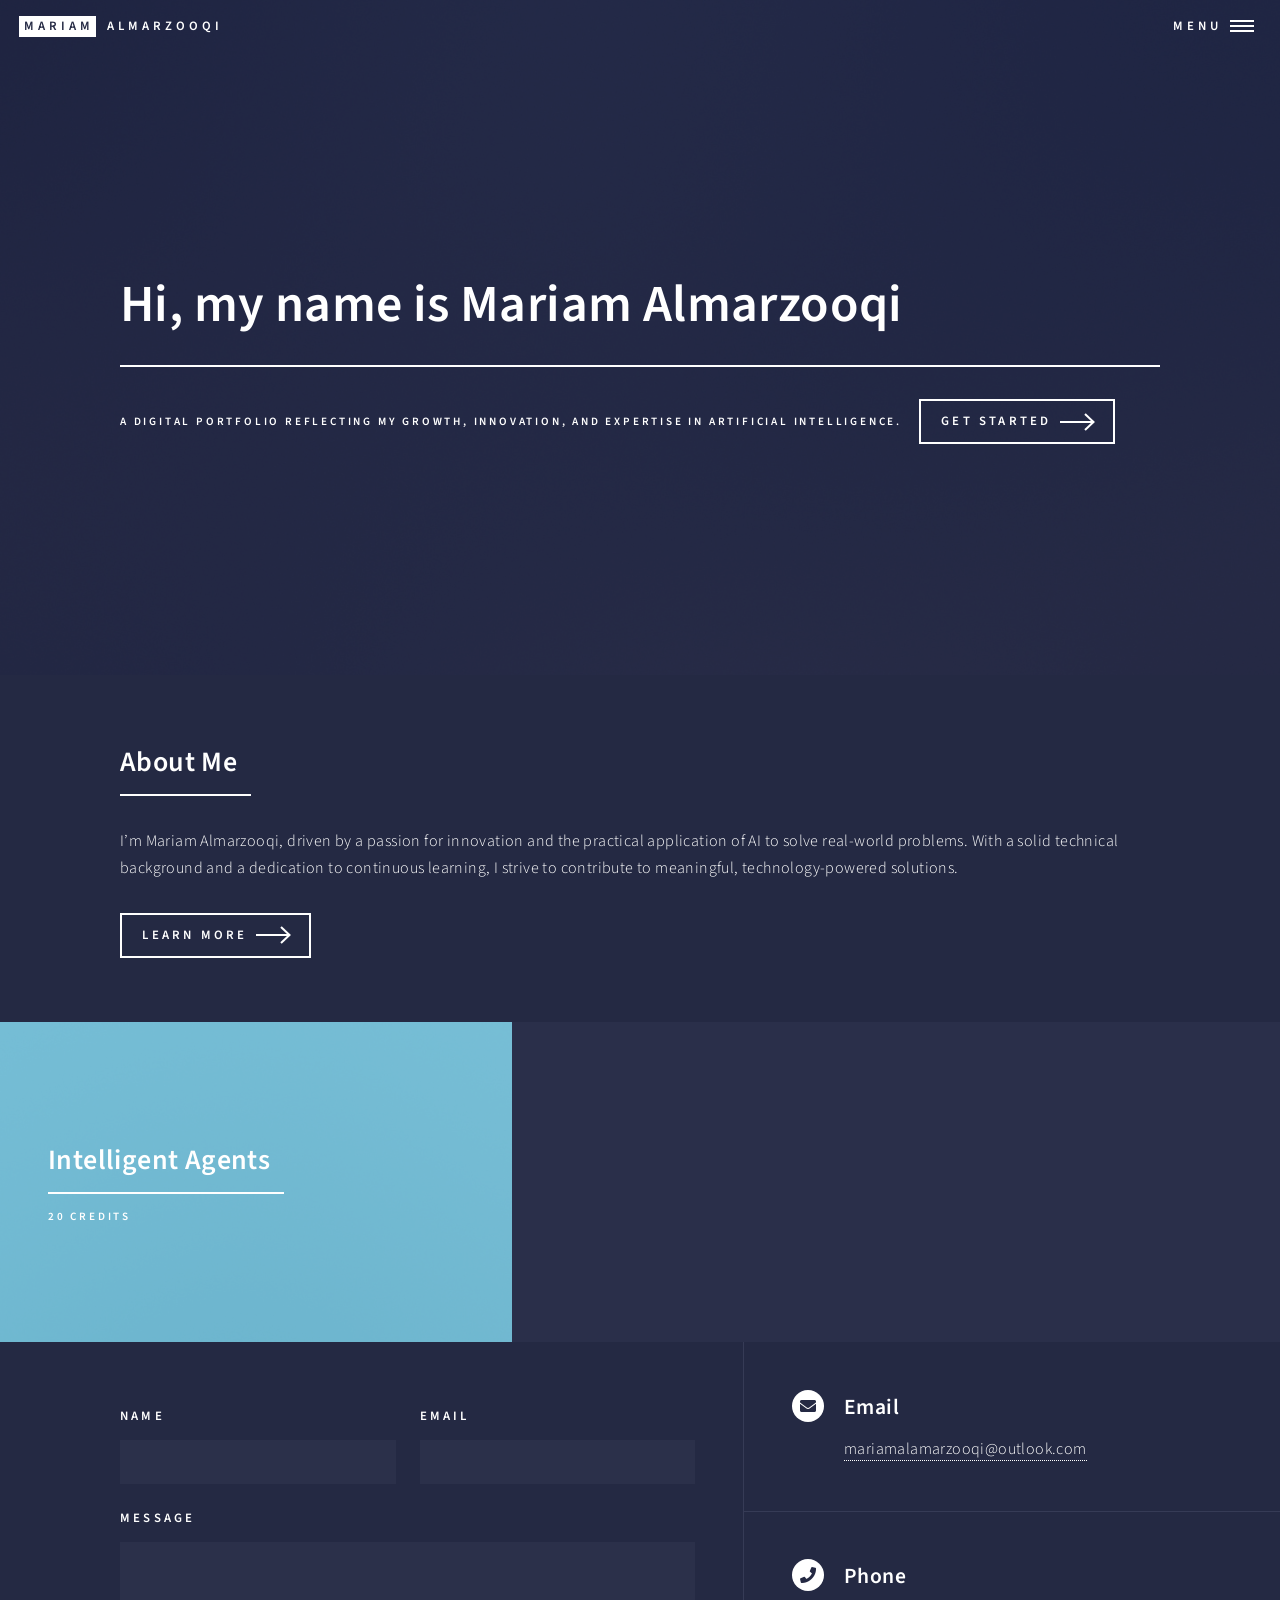
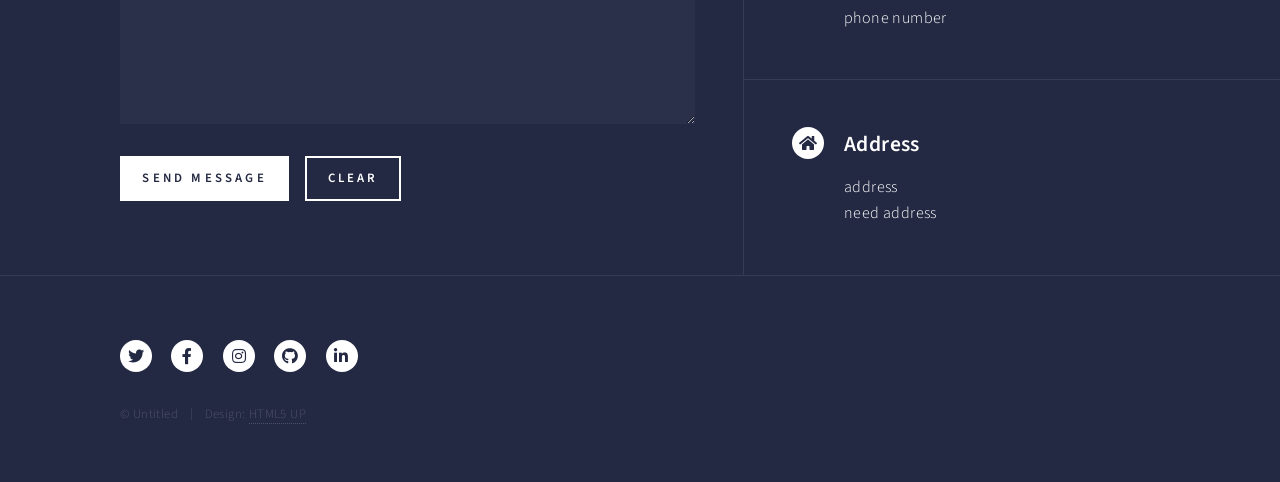
==== commit 37e0bdfa: "Update index.html" ====
--- a/index.html
+++ b/index.html
@@ -137,22 +137,22 @@
 									<div class="contact-method">
 										<span class="icon solid alt fa-envelope"></span>
 										<h3>Email</h3>
-										<a href="mailto:Koulthoumhassan@outlook.com">Koulthoumhassan@outlook.com</a>
+										<a href="mailto:mariamalamarzooqi@outlook.com">mariamalamarzooqi@outlook.com</a>
 									</div>
 								</section>
 								<section>
 									<div class="contact-method">
 										<span class="icon solid alt fa-phone"></span>
 										<h3>Phone</h3>
-										<span>(+971)54-2110101</span>
+										<span>phone  number</span>
 									</div>
 								</section>
 								<section>
 									<div class="contact-method">
 										<span class="icon solid alt fa-home"></span>
 										<h3>Address</h3>
-										<span>Dubai<br />
-										United Arab Emirates</span>
+										<span>address<br />
+										need address</span>
 									</div>
 								</section>
 							</section>
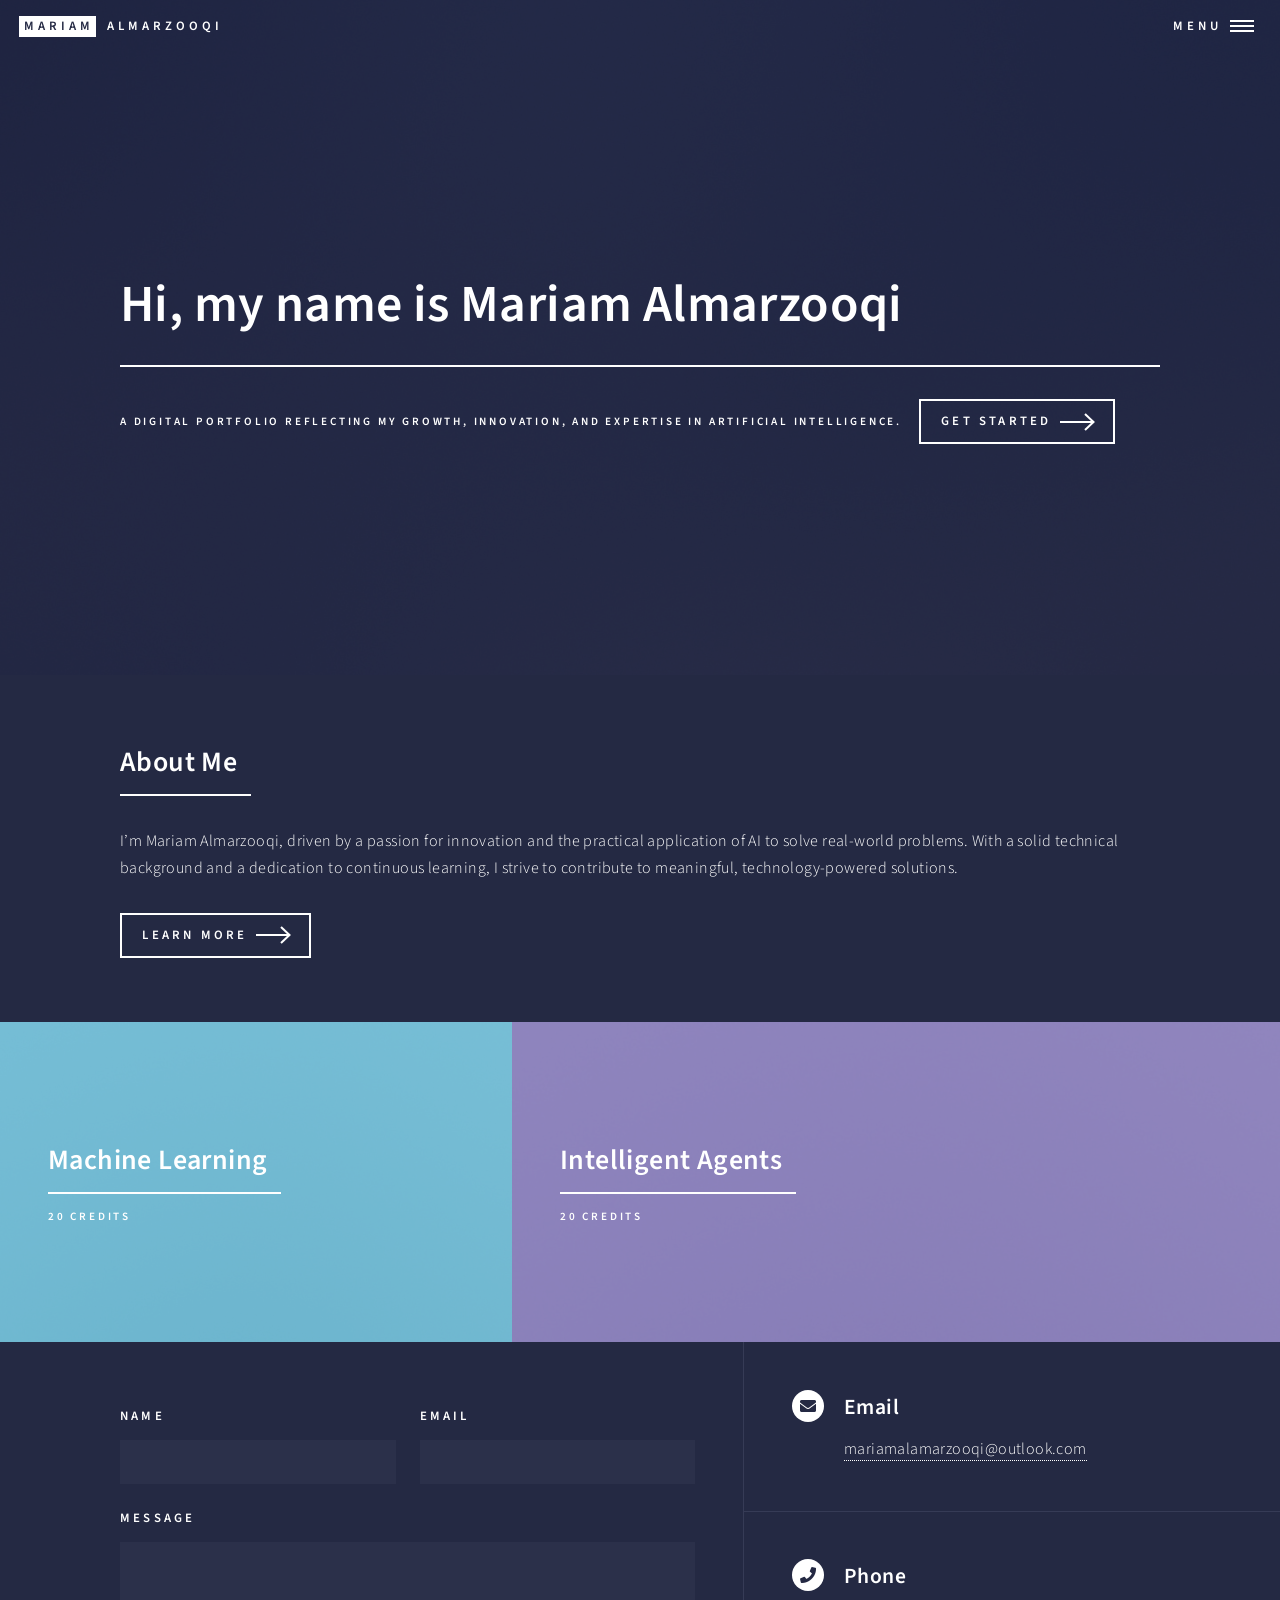
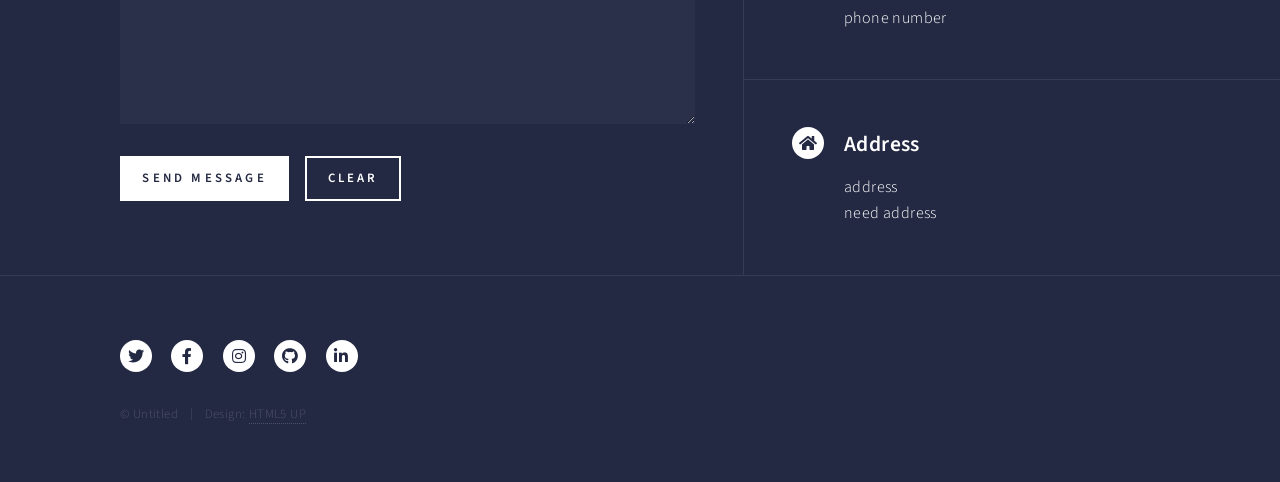
==== commit 0e804c4a: "Add files via upload" ====
--- a/index.html
+++ b/index.html
@@ -71,15 +71,7 @@
 					<!-- One -->
 						<section id="one" class="tiles">
 							<!--
-							<article>
-								<span class="image">
-									<img src="images/pic01.jpg" alt="" />
-								</span>
-								<header class="major">
-									<h3><a href="Machine-Learning.html" class="link">Machine Learning</a></h3>
-									<p>20 Credits</p>
-								</header>
-							</article>
+
 							<article>
 								<span class="image">
 									<img src="images/pic02.jpg" alt="" />
@@ -90,6 +82,16 @@
 								</header>
 							</article>
 							 -->
+							<article>
+								<span class="image">
+									<img src="images/pic01.jpg" alt="" />
+								</span>
+								<header class="major">
+									<h3><a href="Machine-Learning.html" class="link">Machine Learning</a></h3>
+									<p>20 Credits</p>
+								</header>
+							</article>
+														
 							<article>
 								<span class="image">
 									<img src="images/pic01.jpg" alt="" />
@@ -187,4 +189,4 @@
 			<script src="assets/js/main.js"></script>
 
 	</body>
-</html>
+</html>
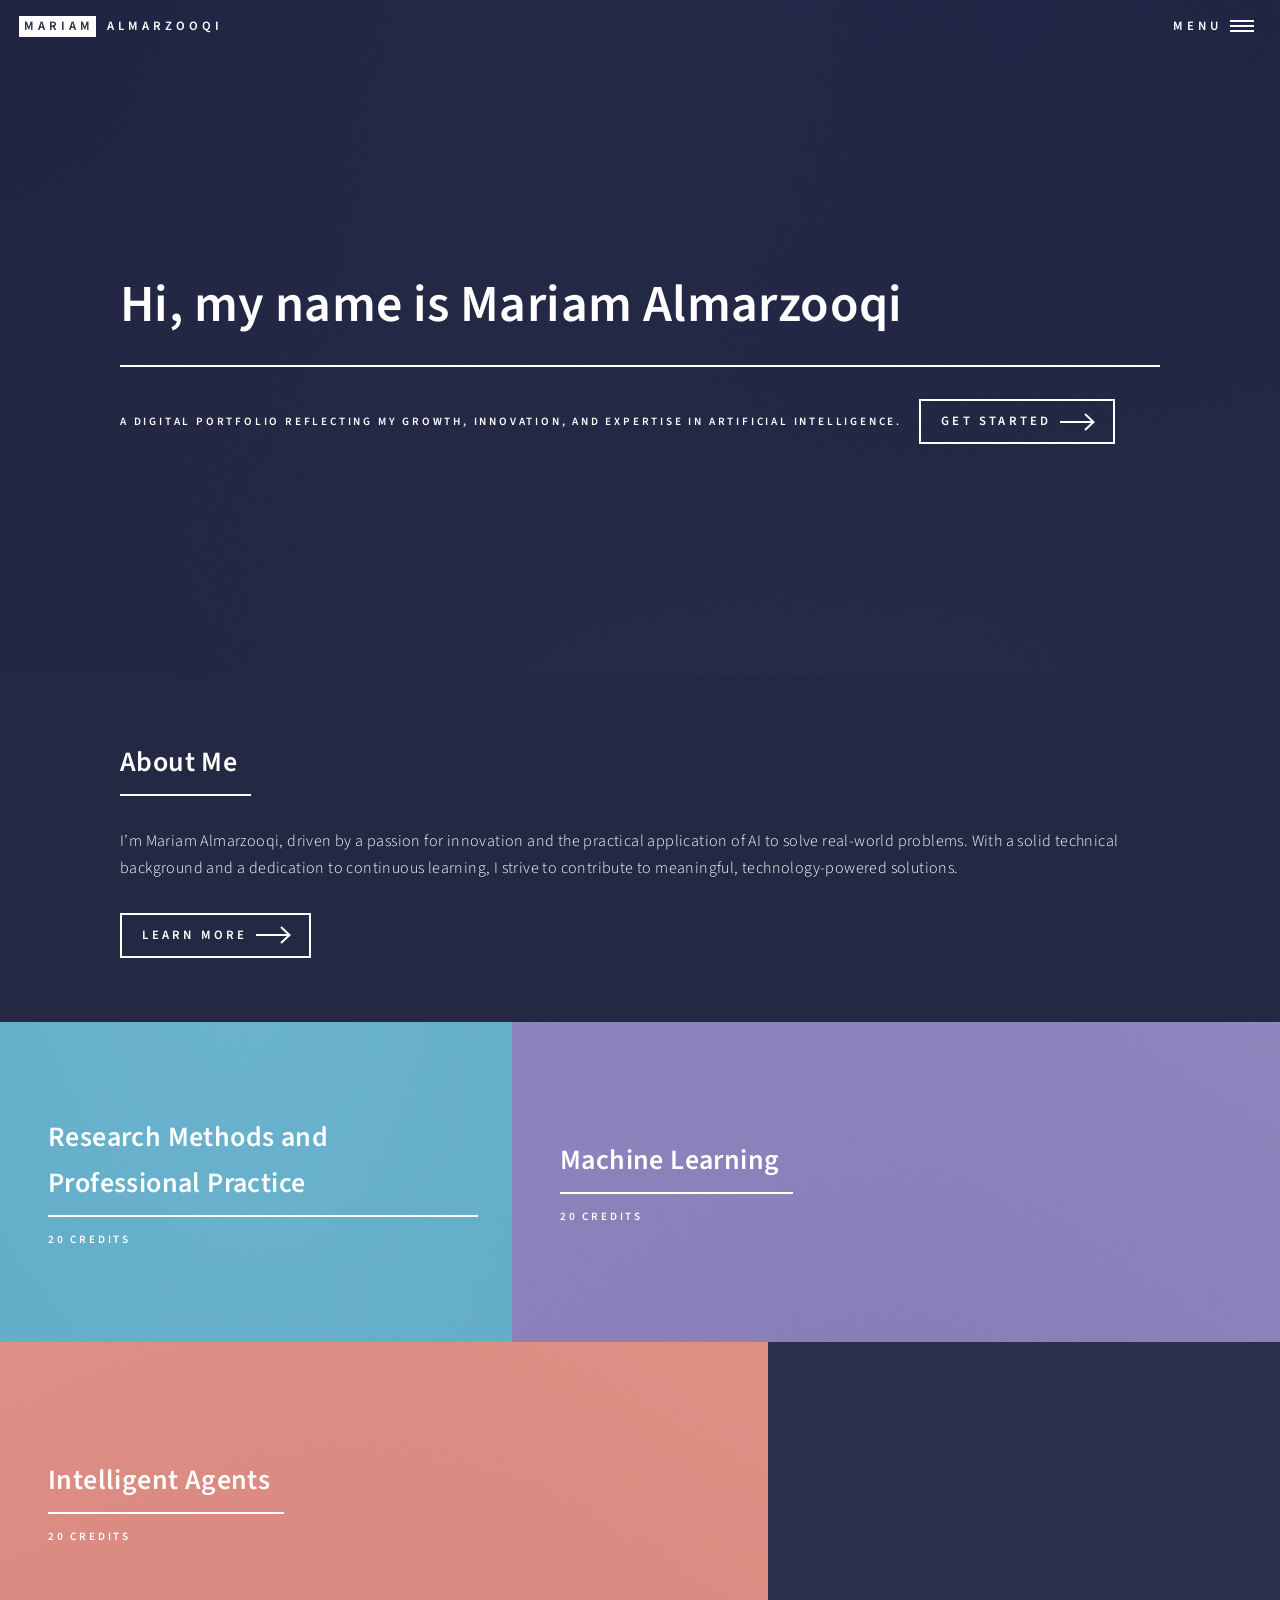
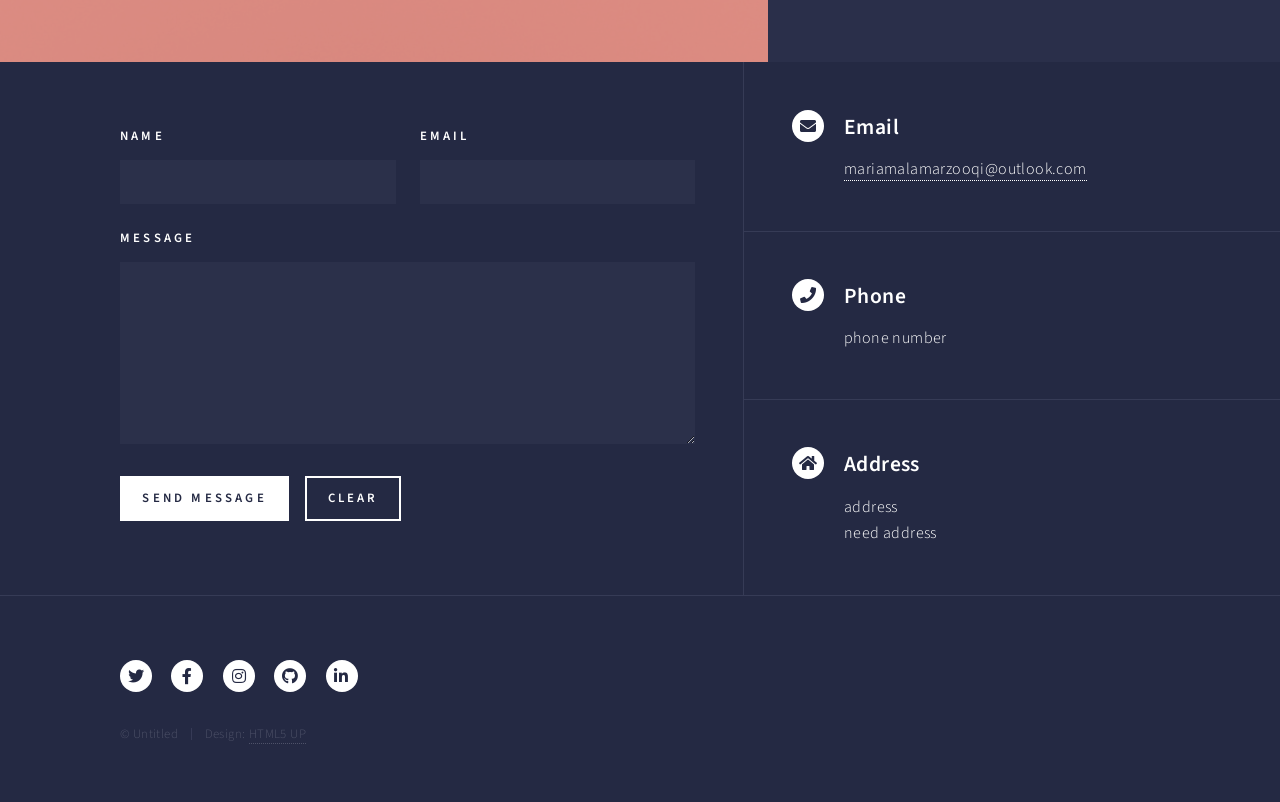
==== commit f61947df: "Add files via upload" ====
--- a/index.html
+++ b/index.html
@@ -29,8 +29,8 @@
 					<nav id="menu">
 						<ul class="links">
 							<li><a href="index.html">Home</a></li>
+							<li><a href="Research.html">Research Methods and Professional Practice</a></li>
 							<li><a href="Machine-Learning.html">Machine Learning</a></li>
-							<li><a href="Research-Methods.html">Research Methods and Professional Practice</a></li>
 							<li><a href="Intelligent.html">Intelligent Agents</a></li>
 
 						</ul>
@@ -70,18 +70,18 @@
 
 					<!-- One -->
 						<section id="one" class="tiles">
-							<!--
+							
 
 							<article>
 								<span class="image">
 									<img src="images/pic02.jpg" alt="" />
 								</span>
 								<header class="major">
-									<h3><a href="Research-Methods.html" class="link">Research Methods and Professional Practice</a></h3>
+									<h3><a href="Research.html" class="link">Research Methods and Professional Practice</a></h3>
 									<p>20 Credits</p>
 								</header>
 							</article>
-							 -->
+							
 							<article>
 								<span class="image">
 									<img src="images/pic01.jpg" alt="" />
